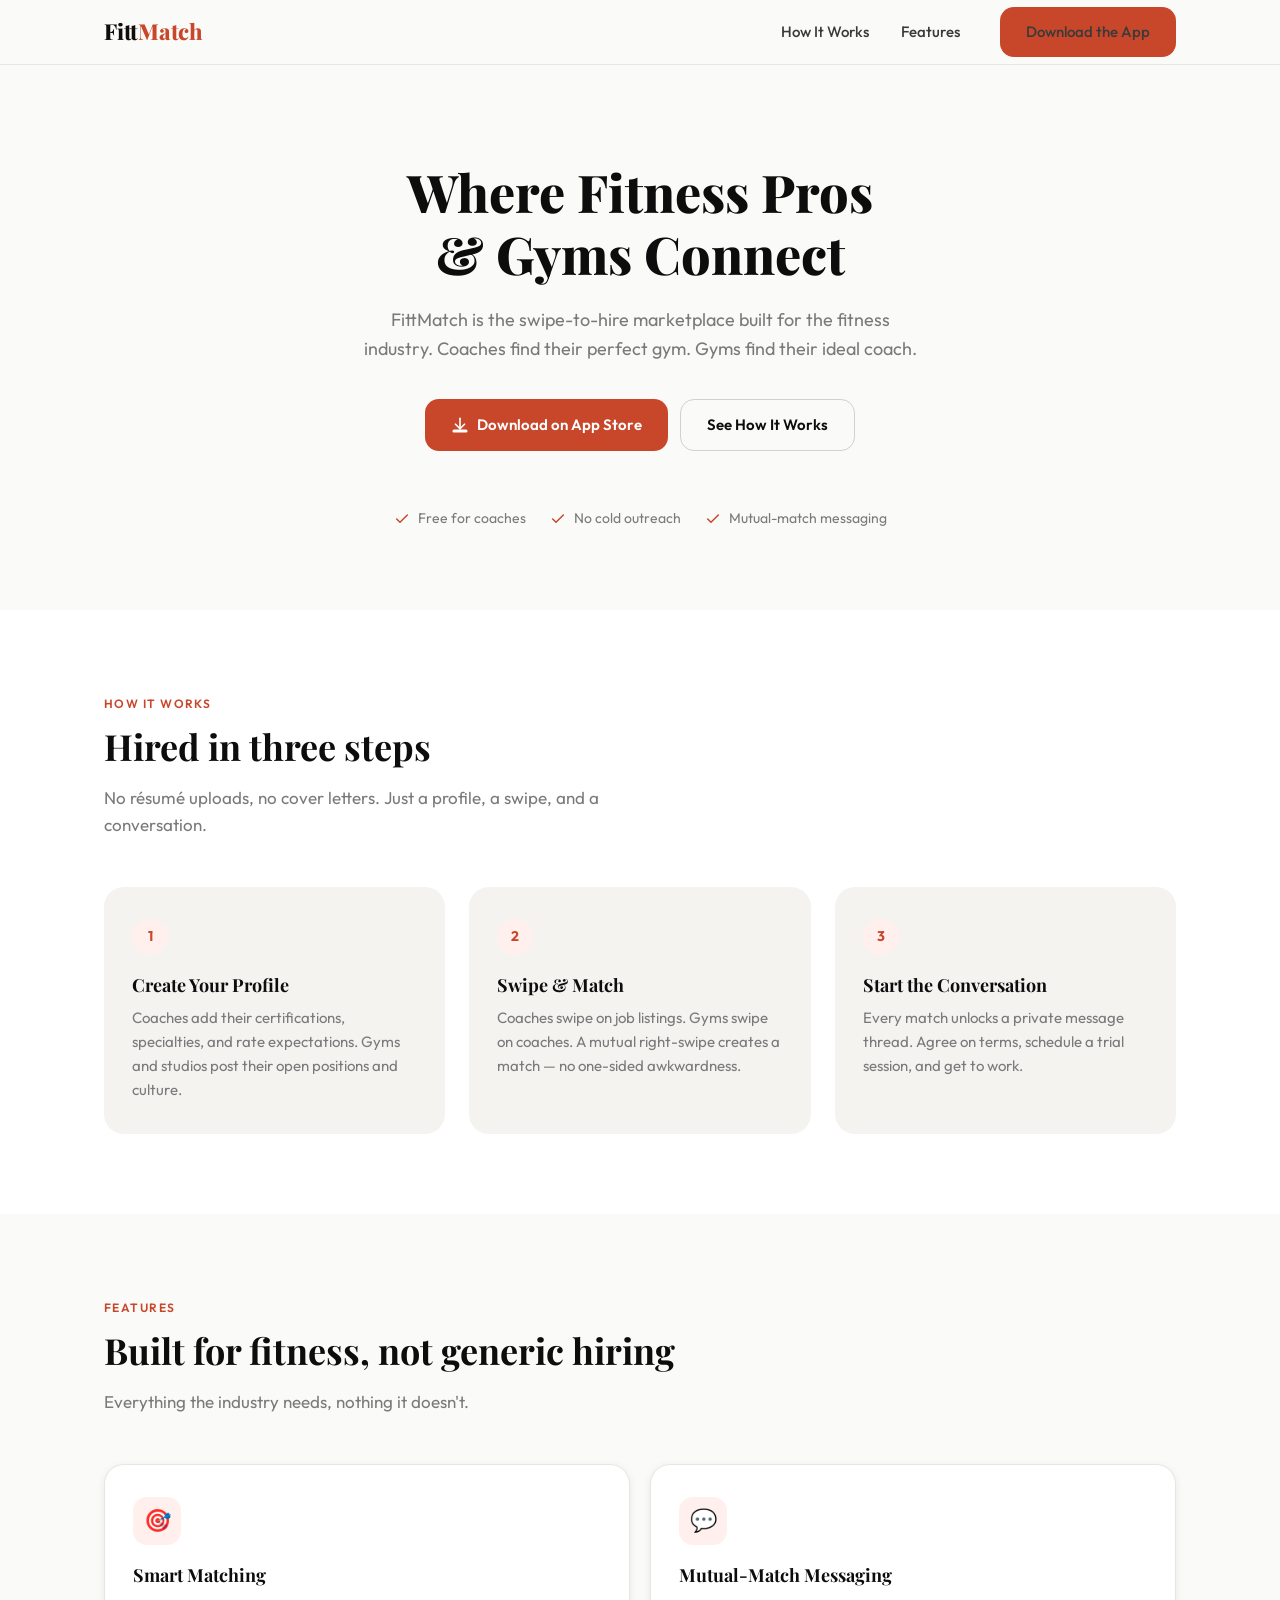
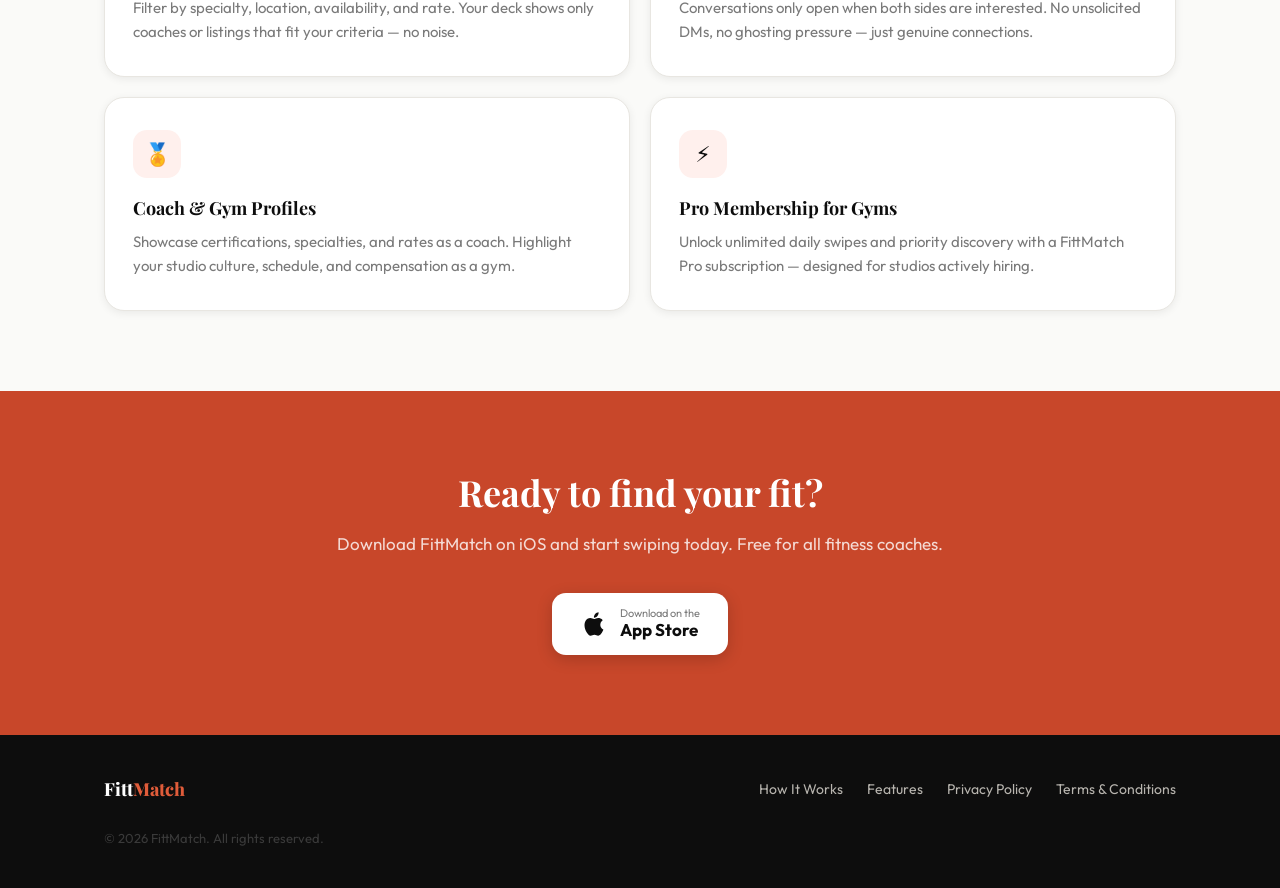
==== index.html @ c2bd716f "feat: add initial FittMatch landing page and CNAME configuration Introduce the main marketing landin" ====
<!DOCTYPE html>
<html lang="en">
<head>
  <meta charset="UTF-8" />
  <meta name="viewport" content="width=device-width, initial-scale=1.0" />
  <title>FittMatch — Where Fitness Pros & Gyms Connect</title>
  <meta name="description" content="FittMatch is the two-sided marketplace connecting fitness coaches with gyms and studios. Swipe, match, and start building your fitness career." />
  <link rel="canonical" href="https://fittmatch.fit/" />
  <link rel="stylesheet" href="styles.css" />
</head>
<body>

  <!-- Nav -->
  <nav class="nav" role="navigation" aria-label="Main">
    <div class="container nav-inner">
      <a href="index.html" class="nav-logo">Fitt<span>Match</span></a>
      <ul class="nav-links">
        <li><a href="#how-it-works">How It Works</a></li>
        <li><a href="#features">Features</a></li>
        <li>
          <a href="#download" class="btn btn-primary nav-cta">Download the App</a>
        </li>
      </ul>
      <button class="hamburger" id="hamburger" aria-label="Toggle menu" aria-expanded="false" aria-controls="mobile-nav">
        <span></span><span></span><span></span>
      </button>
    </div>
    <div class="mobile-nav" id="mobile-nav" aria-hidden="true">
      <a href="#how-it-works">How It Works</a>
      <a href="#features">Features</a>
      <a href="#download" class="btn btn-primary">Download the App</a>
    </div>
  </nav>

  <!-- Hero -->
  <section class="hero">
    <div class="container">
      <h1>Where Fitness Pros<br>&amp; Gyms Connect</h1>
      <p class="hero-sub">FittMatch is the swipe-to-hire marketplace built for the fitness industry. Coaches find their perfect gym. Gyms find their ideal coach.</p>
      <div class="hero-actions">
        <a href="#download" class="btn btn-primary">
          <svg width="18" height="18" viewBox="0 0 24 24" fill="none" stroke="currentColor" stroke-width="2.2" stroke-linecap="round" stroke-linejoin="round" aria-hidden="true"><path d="M12 17V3"/><path d="m6 11 6 6 6-6"/><rect x="3" y="19" width="18" height="2" rx="1"/></svg>
          Download on App Store
        </a>
        <a href="#how-it-works" class="btn btn-ghost">See How It Works</a>
      </div>
      <div class="hero-badge">
        <div class="hero-badge-item">
          <svg width="16" height="16" viewBox="0 0 24 24" fill="none" stroke="currentColor" stroke-width="2.2" stroke-linecap="round" stroke-linejoin="round" aria-hidden="true"><polyline points="20 6 9 17 4 12"/></svg>
          Free for coaches
        </div>
        <div class="hero-badge-item">
          <svg width="16" height="16" viewBox="0 0 24 24" fill="none" stroke="currentColor" stroke-width="2.2" stroke-linecap="round" stroke-linejoin="round" aria-hidden="true"><polyline points="20 6 9 17 4 12"/></svg>
          No cold outreach
        </div>
        <div class="hero-badge-item">
          <svg width="16" height="16" viewBox="0 0 24 24" fill="none" stroke="currentColor" stroke-width="2.2" stroke-linecap="round" stroke-linejoin="round" aria-hidden="true"><polyline points="20 6 9 17 4 12"/></svg>
          Mutual-match messaging
        </div>
      </div>
    </div>
  </section>

  <!-- How It Works -->
  <section class="section steps" id="how-it-works">
    <div class="container">
      <span class="section-label">How It Works</span>
      <h2 class="section-heading">Hired in three steps</h2>
      <p class="section-sub">No résumé uploads, no cover letters. Just a profile, a swipe, and a conversation.</p>
      <div class="steps-grid">
        <div class="step-card">
          <div class="step-number">1</div>
          <h3>Create Your Profile</h3>
          <p>Coaches add their certifications, specialties, and rate expectations. Gyms and studios post their open positions and culture.</p>
        </div>
        <div class="step-card">
          <div class="step-number">2</div>
          <h3>Swipe &amp; Match</h3>
          <p>Coaches swipe on job listings. Gyms swipe on coaches. A mutual right-swipe creates a match — no one-sided awkwardness.</p>
        </div>
        <div class="step-card">
          <div class="step-number">3</div>
          <h3>Start the Conversation</h3>
          <p>Every match unlocks a private message thread. Agree on terms, schedule a trial session, and get to work.</p>
        </div>
      </div>
    </div>
  </section>

  <!-- Features -->
  <section class="section" id="features">
    <div class="container">
      <span class="section-label">Features</span>
      <h2 class="section-heading">Built for fitness, not generic hiring</h2>
      <p class="section-sub">Everything the industry needs, nothing it doesn't.</p>
      <div class="features-grid">
        <div class="feature-card">
          <div class="feature-icon">🎯</div>
          <h3>Smart Matching</h3>
          <p>Filter by specialty, location, availability, and rate. Your deck shows only coaches or listings that fit your criteria — no noise.</p>
        </div>
        <div class="feature-card">
          <div class="feature-icon">💬</div>
          <h3>Mutual-Match Messaging</h3>
          <p>Conversations only open when both sides are interested. No unsolicited DMs, no ghosting pressure — just genuine connections.</p>
        </div>
        <div class="feature-card">
          <div class="feature-icon">🏅</div>
          <h3>Coach &amp; Gym Profiles</h3>
          <p>Showcase certifications, specialties, and rates as a coach. Highlight your studio culture, schedule, and compensation as a gym.</p>
        </div>
        <div class="feature-card">
          <div class="feature-icon">⚡</div>
          <h3>Pro Membership for Gyms</h3>
          <p>Unlock unlimited daily swipes and priority discovery with a FittMatch Pro subscription — designed for studios actively hiring.</p>
        </div>
      </div>
    </div>
  </section>

  <!-- Download -->
  <section class="download" id="download">
    <div class="container">
      <h2>Ready to find your fit?</h2>
      <p>Download FittMatch on iOS and start swiping today. Free for all fitness coaches.</p>
      <a href="https://apps.apple.com/app/id000000000" class="app-store-btn" target="_blank" rel="noopener noreferrer">
        <svg width="28" height="28" viewBox="0 0 24 24" fill="currentColor" aria-hidden="true"><path d="M18.71 19.5c-.83 1.24-1.71 2.45-3.05 2.47-1.34.03-1.77-.79-3.29-.79-1.53 0-2 .77-3.27.82-1.31.05-2.3-1.32-3.14-2.53C4.25 17 2.94 12.45 4.7 9.39c.87-1.52 2.43-2.48 4.12-2.51 1.28-.02 2.5.87 3.29.87.78 0 2.26-1.07 3.8-.91.65.03 2.47.26 3.64 1.98-.09.06-2.17 1.28-2.15 3.81.03 3.02 2.65 4.03 2.68 4.04-.03.07-.42 1.44-1.38 2.83M13 3.5c.73-.83 1.94-1.46 2.94-1.5.13 1.17-.34 2.35-1.04 3.19-.69.85-1.83 1.51-2.95 1.42-.15-1.15.41-2.35 1.05-3.11z"/></svg>
        <span class="app-store-label">
          <small>Download on the</small>
          <strong>App Store</strong>
        </span>
      </a>
    </div>
  </section>

  <!-- Footer -->
  <footer class="footer">
    <div class="container footer-inner">
      <span class="footer-logo">Fitt<span>Match</span></span>
      <ul class="footer-links">
        <li><a href="#how-it-works">How It Works</a></li>
        <li><a href="#features">Features</a></li>
        <li><a href="privacy.html">Privacy Policy</a></li>
        <li><a href="terms.html">Terms &amp; Conditions</a></li>
      </ul>
      <p class="footer-copy">&copy; 2026 FittMatch. All rights reserved.</p>
    </div>
  </footer>

  <script src="main.js"></script>
</body>
</html>
---- styles.css ----
@import url('https://fonts.googleapis.com/css2?family=Playfair+Display:wght@700;800&family=Outfit:wght@300;400;500;600&display=swap');

:root {
  --accent:   #C8472A;
  --accent2:  #E05C3A;
  --accentl:  #FFF0ED;
  --paper:    #FAFAF8;
  --surface:  #F4F3F0;
  --white:    #FFFFFF;
  --ink:      #0D0D0D;
  --ink2:     #3A3A3A;
  --ink3:     #7A7A7A;
  --ink4:     #B8B5AF;
  --border:   #E8E6E1;
  --border2:  #D4D1CA;
  --r-sm:     14px;
  --r-md:     20px;
  --r-lg:     28px;
  --shadow-sm: 0 2px 8px rgba(0,0,0,0.07);
  --shadow-md: 0 8px 20px rgba(0,0,0,0.13);
}

*, *::before, *::after { box-sizing: border-box; margin: 0; padding: 0; }

html { scroll-behavior: smooth; }

body {
  font-family: 'Outfit', system-ui, sans-serif;
  background: var(--paper);
  color: var(--ink);
  line-height: 1.6;
  font-size: 16px;
}

a { color: inherit; text-decoration: none; }

img { display: block; max-width: 100%; }

/* ── Typography ── */
h1, h2, h3 {
  font-family: 'Playfair Display', Georgia, serif;
  line-height: 1.2;
}

h1 { font-size: clamp(2rem, 5vw, 3.25rem); font-weight: 800; }
h2 { font-size: clamp(1.5rem, 3.5vw, 2.25rem); font-weight: 700; }
h3 { font-size: 1.125rem; font-weight: 700; }

p { color: var(--ink2); }

/* ── Layout helpers ── */
.container {
  width: 100%;
  max-width: 1120px;
  margin: 0 auto;
  padding: 0 24px;
}

.section { padding: 80px 0; }
.section-label {
  display: inline-block;
  font-size: 0.75rem;
  font-weight: 600;
  letter-spacing: 0.12em;
  text-transform: uppercase;
  color: var(--accent);
  margin-bottom: 12px;
}
.section-heading { margin-bottom: 16px; }
.section-sub {
  font-size: 1.0625rem;
  color: var(--ink3);
  max-width: 520px;
}

/* ── Buttons ── */
.btn {
  display: inline-flex;
  align-items: center;
  gap: 8px;
  padding: 13px 26px;
  border-radius: var(--r-sm);
  font-family: 'Outfit', sans-serif;
  font-size: 0.9375rem;
  font-weight: 600;
  cursor: pointer;
  border: none;
  transition: opacity 0.15s, transform 0.15s;
  white-space: nowrap;
}
.btn:hover { opacity: 0.88; transform: translateY(-1px); }
.btn:active { transform: translateY(0); opacity: 1; }

.btn-primary { background: var(--accent); color: var(--white); }
.btn-ghost {
  background: transparent;
  color: var(--ink);
  border: 1.5px solid var(--border2);
}

/* ── Nav ── */
.nav {
  position: sticky;
  top: 0;
  z-index: 100;
  background: rgba(250, 250, 248, 0.92);
  backdrop-filter: blur(12px);
  -webkit-backdrop-filter: blur(12px);
  border-bottom: 1px solid var(--border);
}

.nav-inner {
  display: flex;
  align-items: center;
  justify-content: space-between;
  height: 64px;
}

.nav-logo {
  font-family: 'Playfair Display', Georgia, serif;
  font-weight: 800;
  font-size: 1.375rem;
  color: var(--ink);
  letter-spacing: -0.01em;
}
.nav-logo span { color: var(--accent); }

.nav-links {
  display: flex;
  align-items: center;
  gap: 32px;
  list-style: none;
}

.nav-links a {
  font-size: 0.9375rem;
  font-weight: 500;
  color: var(--ink2);
  transition: color 0.15s;
}
.nav-links a:hover { color: var(--accent); }

.nav-cta { margin-left: 8px; }

.hamburger {
  display: none;
  flex-direction: column;
  gap: 5px;
  cursor: pointer;
  padding: 4px;
  background: none;
  border: none;
}
.hamburger span {
  display: block;
  width: 24px;
  height: 2px;
  background: var(--ink);
  border-radius: 2px;
  transition: transform 0.2s, opacity 0.2s;
}

.mobile-nav {
  display: none;
  flex-direction: column;
  gap: 0;
  background: var(--white);
  border-bottom: 1px solid var(--border);
  padding: 8px 0 16px;
}
.mobile-nav.open { display: flex; }
.mobile-nav a {
  padding: 12px 24px;
  font-size: 1rem;
  font-weight: 500;
  color: var(--ink2);
}
.mobile-nav .btn { margin: 8px 24px 0; }

/* ── Hero ── */
.hero {
  padding: 96px 0 80px;
  text-align: center;
}
.hero h1 { margin-bottom: 20px; }
.hero-sub {
  font-size: 1.125rem;
  color: var(--ink3);
  max-width: 560px;
  margin: 0 auto 36px;
}
.hero-actions {
  display: flex;
  gap: 12px;
  justify-content: center;
  flex-wrap: wrap;
}
.hero-badge {
  margin-top: 56px;
  display: flex;
  align-items: center;
  justify-content: center;
  gap: 24px;
  flex-wrap: wrap;
}
.hero-badge-item {
  display: flex;
  align-items: center;
  gap: 8px;
  font-size: 0.875rem;
  color: var(--ink3);
}
.hero-badge-item svg { color: var(--accent); flex-shrink: 0; }

/* ── Steps ── */
.steps { background: var(--white); }
.steps-grid {
  display: grid;
  grid-template-columns: repeat(3, 1fr);
  gap: 24px;
  margin-top: 48px;
}
.step-card {
  background: var(--surface);
  border-radius: var(--r-md);
  padding: 32px 28px;
  position: relative;
}
.step-number {
  display: inline-flex;
  align-items: center;
  justify-content: center;
  width: 36px;
  height: 36px;
  border-radius: 50%;
  background: var(--accentl);
  color: var(--accent);
  font-weight: 700;
  font-size: 0.875rem;
  margin-bottom: 20px;
}
.step-card h3 { margin-bottom: 10px; }
.step-card p { font-size: 0.9375rem; color: var(--ink3); }

/* ── Features ── */
.features-grid {
  display: grid;
  grid-template-columns: repeat(2, 1fr);
  gap: 20px;
  margin-top: 48px;
}
.feature-card {
  background: var(--white);
  border: 1px solid var(--border);
  border-radius: var(--r-md);
  padding: 32px 28px;
  box-shadow: var(--shadow-sm);
  transition: box-shadow 0.2s, transform 0.2s;
}
.feature-card:hover {
  box-shadow: var(--shadow-md);
  transform: translateY(-2px);
}
.feature-icon {
  display: inline-flex;
  align-items: center;
  justify-content: center;
  width: 48px;
  height: 48px;
  border-radius: var(--r-sm);
  background: var(--accentl);
  margin-bottom: 20px;
  font-size: 1.375rem;
}
.feature-card h3 { margin-bottom: 10px; }
.feature-card p { font-size: 0.9375rem; color: var(--ink3); }

/* ── Download band ── */
.download {
  background: var(--accent);
  color: var(--white);
  text-align: center;
  padding: 80px 0;
}
.download h2 { color: var(--white); margin-bottom: 16px; }
.download p { color: rgba(255,255,255,0.8); margin-bottom: 36px; font-size: 1.0625rem; }
.app-store-btn {
  display: inline-flex;
  align-items: center;
  gap: 12px;
  background: var(--white);
  color: var(--ink);
  border-radius: var(--r-sm);
  padding: 14px 28px;
  font-weight: 600;
  font-size: 0.9375rem;
  transition: opacity 0.15s, transform 0.15s;
  box-shadow: 0 4px 16px rgba(0,0,0,0.18);
}
.app-store-btn:hover { opacity: 0.92; transform: translateY(-1px); }
.app-store-btn svg { flex-shrink: 0; }
.app-store-label { text-align: left; line-height: 1.2; }
.app-store-label small { display: block; font-size: 0.6875rem; font-weight: 400; color: var(--ink3); }
.app-store-label strong { font-size: 1.0625rem; }

/* ── Footer ── */
.footer {
  background: var(--ink);
  color: var(--ink4);
  padding: 40px 0;
}
.footer-inner {
  display: flex;
  align-items: center;
  justify-content: space-between;
  flex-wrap: wrap;
  gap: 16px;
}
.footer-logo {
  font-family: 'Playfair Display', Georgia, serif;
  font-weight: 800;
  font-size: 1.125rem;
  color: var(--white);
}
.footer-logo span { color: var(--accent2); }
.footer-links {
  display: flex;
  gap: 24px;
  list-style: none;
  flex-wrap: wrap;
}
.footer-links a {
  font-size: 0.875rem;
  color: var(--ink4);
  transition: color 0.15s;
}
.footer-links a:hover { color: var(--white); }
.footer-copy { font-size: 0.8125rem; width: 100%; margin-top: 8px; }

/* ── Legal pages ── */
.legal-hero {
  padding: 64px 0 40px;
  border-bottom: 1px solid var(--border);
}
.legal-hero h1 { font-size: clamp(1.75rem, 4vw, 2.5rem); margin-bottom: 10px; }
.legal-hero p { color: var(--ink3); font-size: 0.9375rem; }

.legal-body {
  padding: 56px 0 80px;
  max-width: 720px;
}
.legal-body h2 {
  font-size: 1.25rem;
  margin: 40px 0 12px;
  color: var(--ink);
}
.legal-body h2:first-child { margin-top: 0; }
.legal-body p { margin-bottom: 14px; font-size: 0.9375rem; color: var(--ink2); }
.legal-body ul {
  margin: 0 0 14px 20px;
  font-size: 0.9375rem;
  color: var(--ink2);
}
.legal-body ul li { margin-bottom: 6px; }
.legal-body a { color: var(--accent); text-decoration: underline; }

/* ── Responsive ── */
@media (max-width: 768px) {
  .nav-links, .nav-cta { display: none; }
  .hamburger { display: flex; }

  .hero { padding: 64px 0 56px; }

  .steps-grid { grid-template-columns: 1fr; gap: 16px; }
  .features-grid { grid-template-columns: 1fr; gap: 16px; }

  .footer-inner { flex-direction: column; align-items: flex-start; }
  .footer-copy { margin-top: 4px; }
}
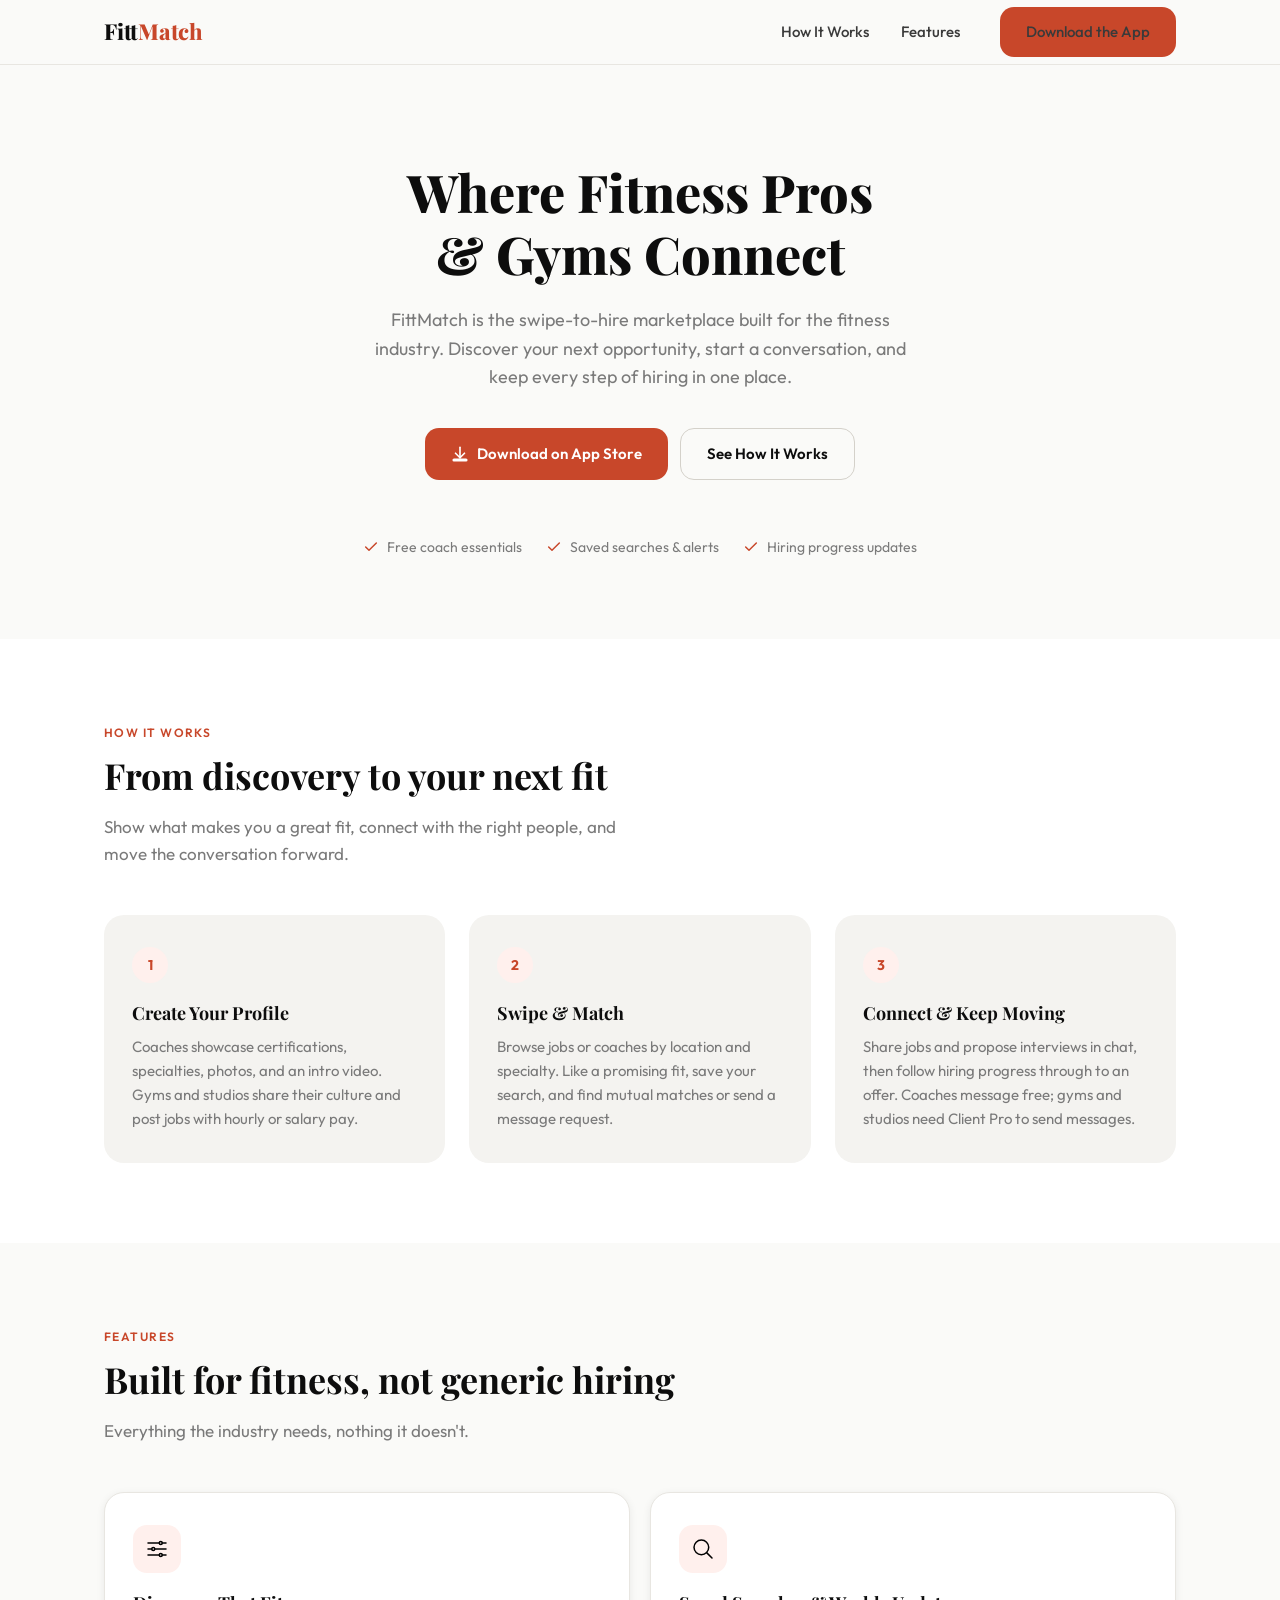
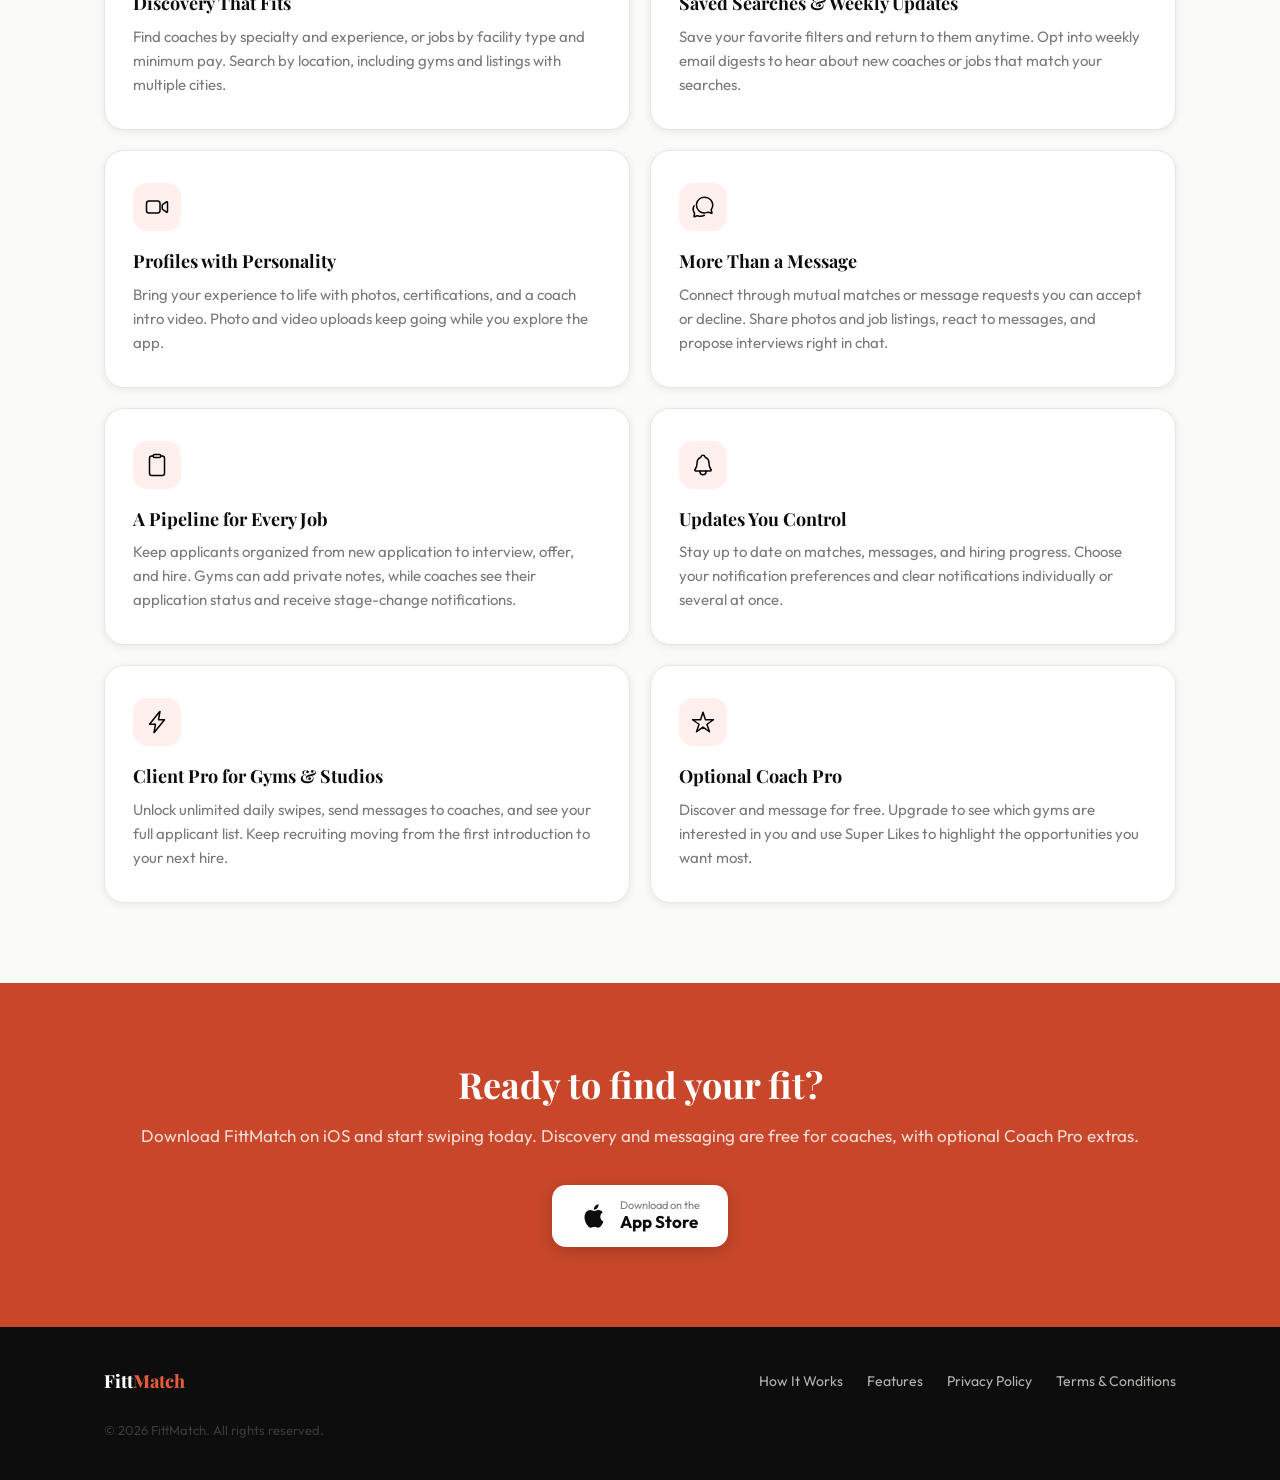
==== commit 5e08d5bc: "Refresh marketing features and icons; fix mobile legal spacing" ====
--- a/index.html
+++ b/index.html
@@ -4,7 +4,7 @@
   <meta charset="UTF-8" />
   <meta name="viewport" content="width=device-width, initial-scale=1.0" />
   <title>FittMatch — Where Fitness Pros & Gyms Connect</title>
-  <meta name="description" content="FittMatch is the two-sided marketplace connecting fitness coaches with gyms and studios. Swipe, match, and start building your fitness career." />
+  <meta name="description" content="FittMatch is the two-sided marketplace connecting fitness coaches with gyms and studios. Discover jobs and coaches, save searches, share video profiles, and manage hiring from first message to offer." />
   <link rel="canonical" href="https://fittmatch.fit/" />
   <link rel="stylesheet" href="styles.css" />
 </head>
@@ -36,7 +36,7 @@
   <section class="hero">
     <div class="container">
       <h1>Where Fitness Pros<br>&amp; Gyms Connect</h1>
-      <p class="hero-sub">FittMatch is the swipe-to-hire marketplace built for the fitness industry. Coaches find their perfect gym. Gyms find their ideal coach.</p>
+      <p class="hero-sub">FittMatch is the swipe-to-hire marketplace built for the fitness industry. Discover your next opportunity, start a conversation, and keep every step of hiring in one place.</p>
       <div class="hero-actions">
         <a href="#download" class="btn btn-primary">
           <svg width="18" height="18" viewBox="0 0 24 24" fill="none" stroke="currentColor" stroke-width="2.2" stroke-linecap="round" stroke-linejoin="round" aria-hidden="true"><path d="M12 17V3"/><path d="m6 11 6 6 6-6"/><rect x="3" y="19" width="18" height="2" rx="1"/></svg>
@@ -47,15 +47,15 @@
       <div class="hero-badge">
         <div class="hero-badge-item">
           <svg width="16" height="16" viewBox="0 0 24 24" fill="none" stroke="currentColor" stroke-width="2.2" stroke-linecap="round" stroke-linejoin="round" aria-hidden="true"><polyline points="20 6 9 17 4 12"/></svg>
-          Free for coaches
+          Free coach essentials
         </div>
         <div class="hero-badge-item">
           <svg width="16" height="16" viewBox="0 0 24 24" fill="none" stroke="currentColor" stroke-width="2.2" stroke-linecap="round" stroke-linejoin="round" aria-hidden="true"><polyline points="20 6 9 17 4 12"/></svg>
-          No cold outreach
+          Saved searches &amp; alerts
         </div>
         <div class="hero-badge-item">
           <svg width="16" height="16" viewBox="0 0 24 24" fill="none" stroke="currentColor" stroke-width="2.2" stroke-linecap="round" stroke-linejoin="round" aria-hidden="true"><polyline points="20 6 9 17 4 12"/></svg>
-          Mutual-match messaging
+          Hiring progress updates
         </div>
       </div>
     </div>
@@ -65,23 +65,23 @@
   <section class="section steps" id="how-it-works">
     <div class="container">
       <span class="section-label">How It Works</span>
-      <h2 class="section-heading">Hired in three steps</h2>
-      <p class="section-sub">No résumé uploads, no cover letters. Just a profile, a swipe, and a conversation.</p>
+      <h2 class="section-heading">From discovery to your next fit</h2>
+      <p class="section-sub">Show what makes you a great fit, connect with the right people, and move the conversation forward.</p>
       <div class="steps-grid">
         <div class="step-card">
           <div class="step-number">1</div>
           <h3>Create Your Profile</h3>
-          <p>Coaches add their certifications, specialties, and rate expectations. Gyms and studios post their open positions and culture.</p>
+          <p>Coaches showcase certifications, specialties, photos, and an intro video. Gyms and studios share their culture and post jobs with hourly or salary pay.</p>
         </div>
         <div class="step-card">
           <div class="step-number">2</div>
           <h3>Swipe &amp; Match</h3>
-          <p>Coaches swipe on job listings. Gyms swipe on coaches. A mutual right-swipe creates a match — no one-sided awkwardness.</p>
+          <p>Browse jobs or coaches by location and specialty. Like a promising fit, save your search, and find mutual matches or send a message request.</p>
         </div>
         <div class="step-card">
           <div class="step-number">3</div>
-          <h3>Start the Conversation</h3>
-          <p>Every match unlocks a private message thread. Agree on terms, schedule a trial session, and get to work.</p>
+          <h3>Connect &amp; Keep Moving</h3>
+          <p>Share jobs and propose interviews in chat, then follow hiring progress through to an offer. Coaches message free; gyms and studios need Client Pro to send messages.</p>
         </div>
       </div>
     </div>
@@ -95,24 +95,60 @@
       <p class="section-sub">Everything the industry needs, nothing it doesn't.</p>
       <div class="features-grid">
         <div class="feature-card">
-          <div class="feature-icon">🎯</div>
-          <h3>Smart Matching</h3>
-          <p>Filter by specialty, location, availability, and rate. Your deck shows only coaches or listings that fit your criteria — no noise.</p>
+          <div class="feature-icon" aria-hidden="true">
+            <img src="assets/icons/options-outline.svg" width="24" height="24" alt="" />
+          </div>
+          <h3>Discovery That Fits</h3>
+          <p>Find coaches by specialty and experience, or jobs by facility type and minimum pay. Search by location, including gyms and listings with multiple cities.</p>
         </div>
         <div class="feature-card">
-          <div class="feature-icon">💬</div>
-          <h3>Mutual-Match Messaging</h3>
-          <p>Conversations only open when both sides are interested. No unsolicited DMs, no ghosting pressure — just genuine connections.</p>
+          <div class="feature-icon" aria-hidden="true">
+            <img src="assets/icons/search-outline.svg" width="24" height="24" alt="" />
+          </div>
+          <h3>Saved Searches &amp; Weekly Updates</h3>
+          <p>Save your favorite filters and return to them anytime. Opt into weekly email digests to hear about new coaches or jobs that match your searches.</p>
         </div>
         <div class="feature-card">
-          <div class="feature-icon">🏅</div>
-          <h3>Coach &amp; Gym Profiles</h3>
-          <p>Showcase certifications, specialties, and rates as a coach. Highlight your studio culture, schedule, and compensation as a gym.</p>
+          <div class="feature-icon" aria-hidden="true">
+            <img src="assets/icons/videocam-outline.svg" width="24" height="24" alt="" />
+          </div>
+          <h3>Profiles with Personality</h3>
+          <p>Bring your experience to life with photos, certifications, and a coach intro video. Photo and video uploads keep going while you explore the app.</p>
         </div>
         <div class="feature-card">
-          <div class="feature-icon">⚡</div>
-          <h3>Pro Membership for Gyms</h3>
-          <p>Unlock unlimited daily swipes and priority discovery with a FittMatch Pro subscription — designed for studios actively hiring.</p>
+          <div class="feature-icon" aria-hidden="true">
+            <img src="assets/icons/chatbubbles-outline.svg" width="24" height="24" alt="" />
+          </div>
+          <h3>More Than a Message</h3>
+          <p>Connect through mutual matches or message requests you can accept or decline. Share photos and job listings, react to messages, and propose interviews right in chat.</p>
+        </div>
+        <div class="feature-card">
+          <div class="feature-icon" aria-hidden="true">
+            <img src="assets/icons/clipboard-outline.svg" width="24" height="24" alt="" />
+          </div>
+          <h3>A Pipeline for Every Job</h3>
+          <p>Keep applicants organized from new application to interview, offer, and hire. Gyms can add private notes, while coaches see their application status and receive stage-change notifications.</p>
+        </div>
+        <div class="feature-card">
+          <div class="feature-icon" aria-hidden="true">
+            <img src="assets/icons/notifications-outline.svg" width="24" height="24" alt="" />
+          </div>
+          <h3>Updates You Control</h3>
+          <p>Stay up to date on matches, messages, and hiring progress. Choose your notification preferences and clear notifications individually or several at once.</p>
+        </div>
+        <div class="feature-card">
+          <div class="feature-icon" aria-hidden="true">
+            <img src="assets/icons/flash-outline.svg" width="24" height="24" alt="" />
+          </div>
+          <h3>Client Pro for Gyms &amp; Studios</h3>
+          <p>Unlock unlimited daily swipes, send messages to coaches, and see your full applicant list. Keep recruiting moving from the first introduction to your next hire.</p>
+        </div>
+        <div class="feature-card">
+          <div class="feature-icon" aria-hidden="true">
+            <img src="assets/icons/star-outline.svg" width="24" height="24" alt="" />
+          </div>
+          <h3>Optional Coach Pro</h3>
+          <p>Discover and message for free. Upgrade to see which gyms are interested in you and use Super Likes to highlight the opportunities you want most.</p>
         </div>
       </div>
     </div>
@@ -122,7 +158,7 @@
   <section class="download" id="download">
     <div class="container">
       <h2>Ready to find your fit?</h2>
-      <p>Download FittMatch on iOS and start swiping today. Free for all fitness coaches.</p>
+      <p>Download FittMatch on iOS and start swiping today. Discovery and messaging are free for coaches, with optional Coach Pro extras.</p>
       <a href="https://apps.apple.com/app/id000000000" class="app-store-btn" target="_blank" rel="noopener noreferrer">
         <svg width="28" height="28" viewBox="0 0 24 24" fill="currentColor" aria-hidden="true"><path d="M18.71 19.5c-.83 1.24-1.71 2.45-3.05 2.47-1.34.03-1.77-.79-3.29-.79-1.53 0-2 .77-3.27.82-1.31.05-2.3-1.32-3.14-2.53C4.25 17 2.94 12.45 4.7 9.39c.87-1.52 2.43-2.48 4.12-2.51 1.28-.02 2.5.87 3.29.87.78 0 2.26-1.07 3.8-.91.65.03 2.47.26 3.64 1.98-.09.06-2.17 1.28-2.15 3.81.03 3.02 2.65 4.03 2.68 4.04-.03.07-.42 1.44-1.38 2.83M13 3.5c.73-.83 1.94-1.46 2.94-1.5.13 1.17-.34 2.35-1.04 3.19-.69.85-1.83 1.51-2.95 1.42-.15-1.15.41-2.35 1.05-3.11z"/></svg>
         <span class="app-store-label">
--- a/styles.css
+++ b/styles.css
@@ -270,8 +270,8 @@
   border-radius: var(--r-sm);
   background: var(--accentl);
   margin-bottom: 20px;
-  font-size: 1.375rem;
-}
+}
+.feature-icon img { width: 24px; height: 24px; }
 .feature-card h3 { margin-bottom: 10px; }
 .feature-card p { font-size: 0.9375rem; color: var(--ink3); }
 
@@ -346,8 +346,9 @@
 .legal-hero p { color: var(--ink3); font-size: 0.9375rem; }
 
 .legal-body {
-  padding: 56px 0 80px;
+  padding-block: 56px 80px;
   max-width: 720px;
+  overflow-wrap: anywhere;
 }
 .legal-body h2 {
   font-size: 1.25rem;
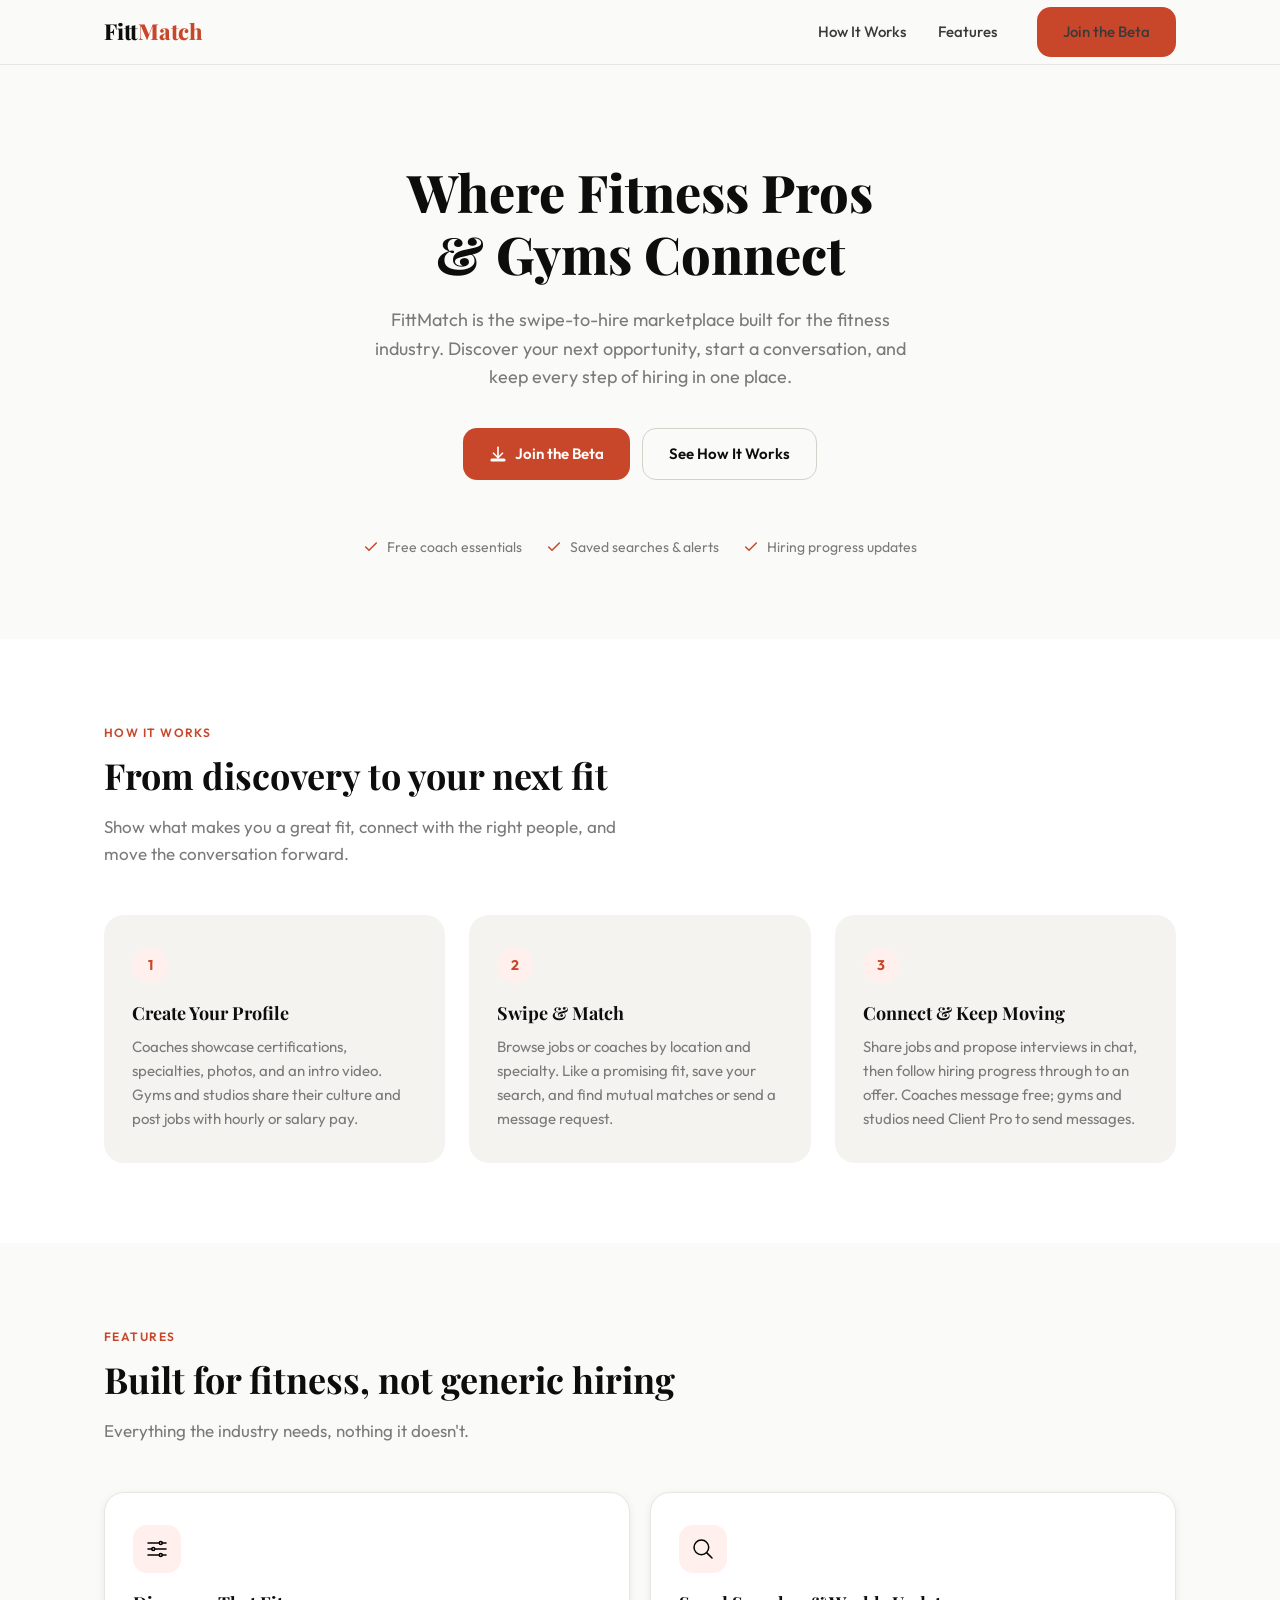
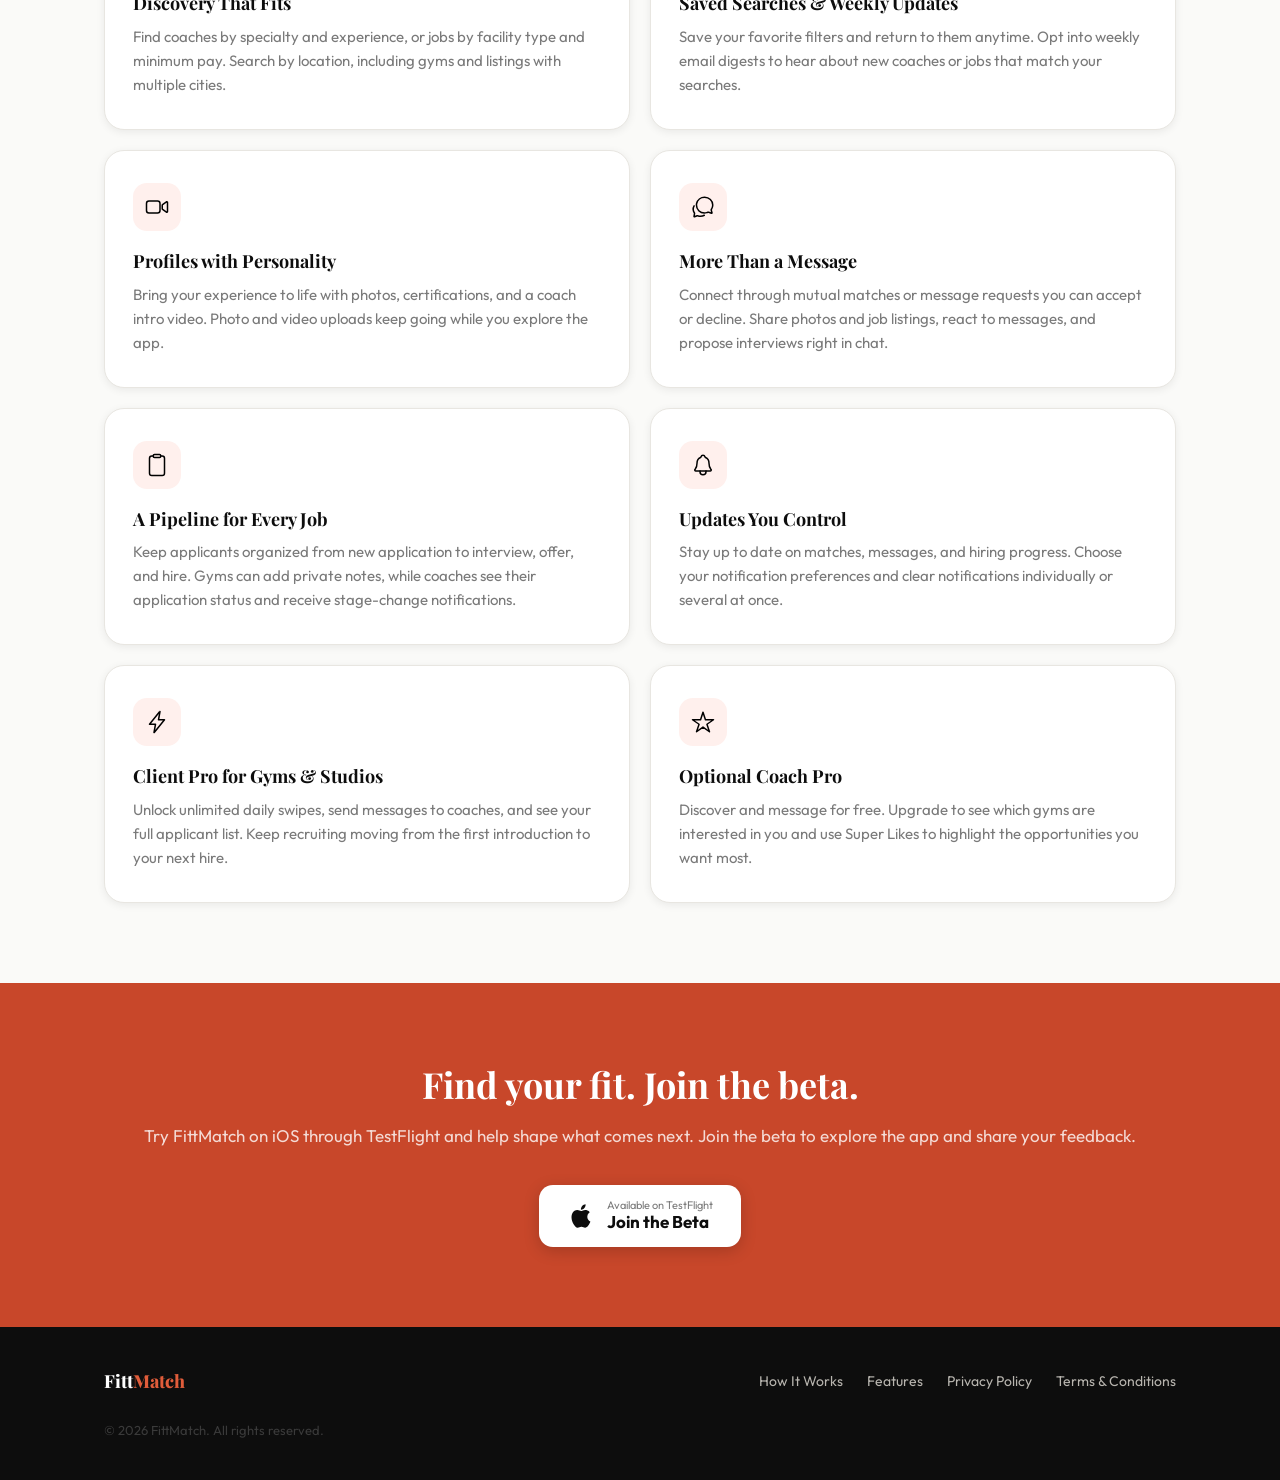
==== commit e8f31837: "Invite visitors to the TestFlight beta" ====
--- a/index.html
+++ b/index.html
@@ -18,17 +18,17 @@
         <li><a href="#how-it-works">How It Works</a></li>
         <li><a href="#features">Features</a></li>
         <li>
-          <a href="#download" class="btn btn-primary nav-cta">Download the App</a>
+          <a href="https://testflight.apple.com/join/4PXhuby6" target="_blank" rel="noopener noreferrer" class="btn btn-primary nav-cta">Join the Beta</a>
         </li>
       </ul>
       <button class="hamburger" id="hamburger" aria-label="Toggle menu" aria-expanded="false" aria-controls="mobile-nav">
         <span></span><span></span><span></span>
       </button>
     </div>
-    <div class="mobile-nav" id="mobile-nav" aria-hidden="true">
+    <div class="mobile-nav" id="mobile-nav">
       <a href="#how-it-works">How It Works</a>
       <a href="#features">Features</a>
-      <a href="#download" class="btn btn-primary">Download the App</a>
+      <a href="https://testflight.apple.com/join/4PXhuby6" target="_blank" rel="noopener noreferrer" class="btn btn-primary">Join the Beta</a>
     </div>
   </nav>
 
@@ -38,9 +38,9 @@
       <h1>Where Fitness Pros<br>&amp; Gyms Connect</h1>
       <p class="hero-sub">FittMatch is the swipe-to-hire marketplace built for the fitness industry. Discover your next opportunity, start a conversation, and keep every step of hiring in one place.</p>
       <div class="hero-actions">
-        <a href="#download" class="btn btn-primary">
+        <a href="https://testflight.apple.com/join/4PXhuby6" target="_blank" rel="noopener noreferrer" class="btn btn-primary">
           <svg width="18" height="18" viewBox="0 0 24 24" fill="none" stroke="currentColor" stroke-width="2.2" stroke-linecap="round" stroke-linejoin="round" aria-hidden="true"><path d="M12 17V3"/><path d="m6 11 6 6 6-6"/><rect x="3" y="19" width="18" height="2" rx="1"/></svg>
-          Download on App Store
+          Join the Beta
         </a>
         <a href="#how-it-works" class="btn btn-ghost">See How It Works</a>
       </div>
@@ -154,16 +154,16 @@
     </div>
   </section>
 
-  <!-- Download -->
+  <!-- Join the Beta -->
   <section class="download" id="download">
     <div class="container">
-      <h2>Ready to find your fit?</h2>
-      <p>Download FittMatch on iOS and start swiping today. Discovery and messaging are free for coaches, with optional Coach Pro extras.</p>
-      <a href="https://apps.apple.com/app/id000000000" class="app-store-btn" target="_blank" rel="noopener noreferrer">
+      <h2>Find your fit. Join the beta.</h2>
+      <p>Try FittMatch on iOS through TestFlight and help shape what comes next. Join the beta to explore the app and share your feedback.</p>
+      <a href="https://testflight.apple.com/join/4PXhuby6" class="app-store-btn" target="_blank" rel="noopener noreferrer">
         <svg width="28" height="28" viewBox="0 0 24 24" fill="currentColor" aria-hidden="true"><path d="M18.71 19.5c-.83 1.24-1.71 2.45-3.05 2.47-1.34.03-1.77-.79-3.29-.79-1.53 0-2 .77-3.27.82-1.31.05-2.3-1.32-3.14-2.53C4.25 17 2.94 12.45 4.7 9.39c.87-1.52 2.43-2.48 4.12-2.51 1.28-.02 2.5.87 3.29.87.78 0 2.26-1.07 3.8-.91.65.03 2.47.26 3.64 1.98-.09.06-2.17 1.28-2.15 3.81.03 3.02 2.65 4.03 2.68 4.04-.03.07-.42 1.44-1.38 2.83M13 3.5c.73-.83 1.94-1.46 2.94-1.5.13 1.17-.34 2.35-1.04 3.19-.69.85-1.83 1.51-2.95 1.42-.15-1.15.41-2.35 1.05-3.11z"/></svg>
         <span class="app-store-label">
-          <small>Download on the</small>
-          <strong>App Store</strong>
+          <small>Available on TestFlight</small>
+          <strong>Join the Beta</strong>
         </span>
       </a>
     </div>
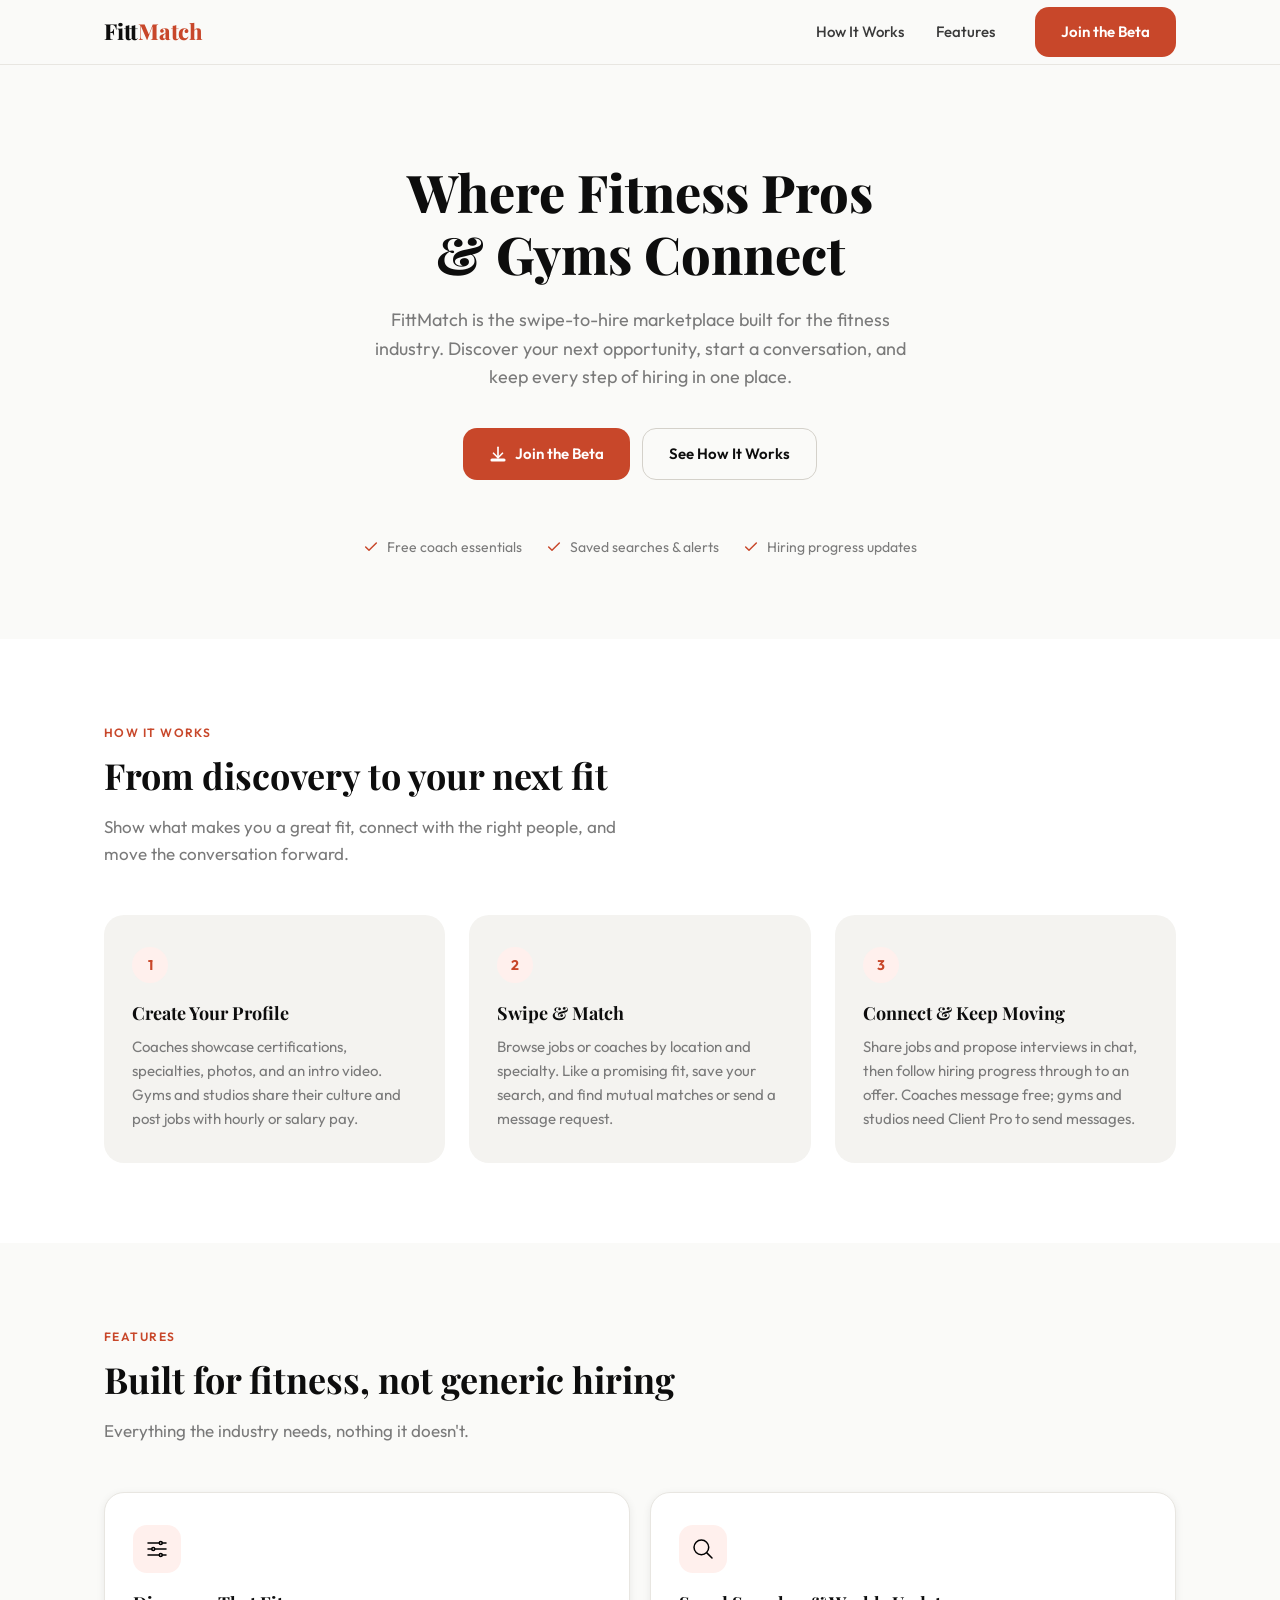
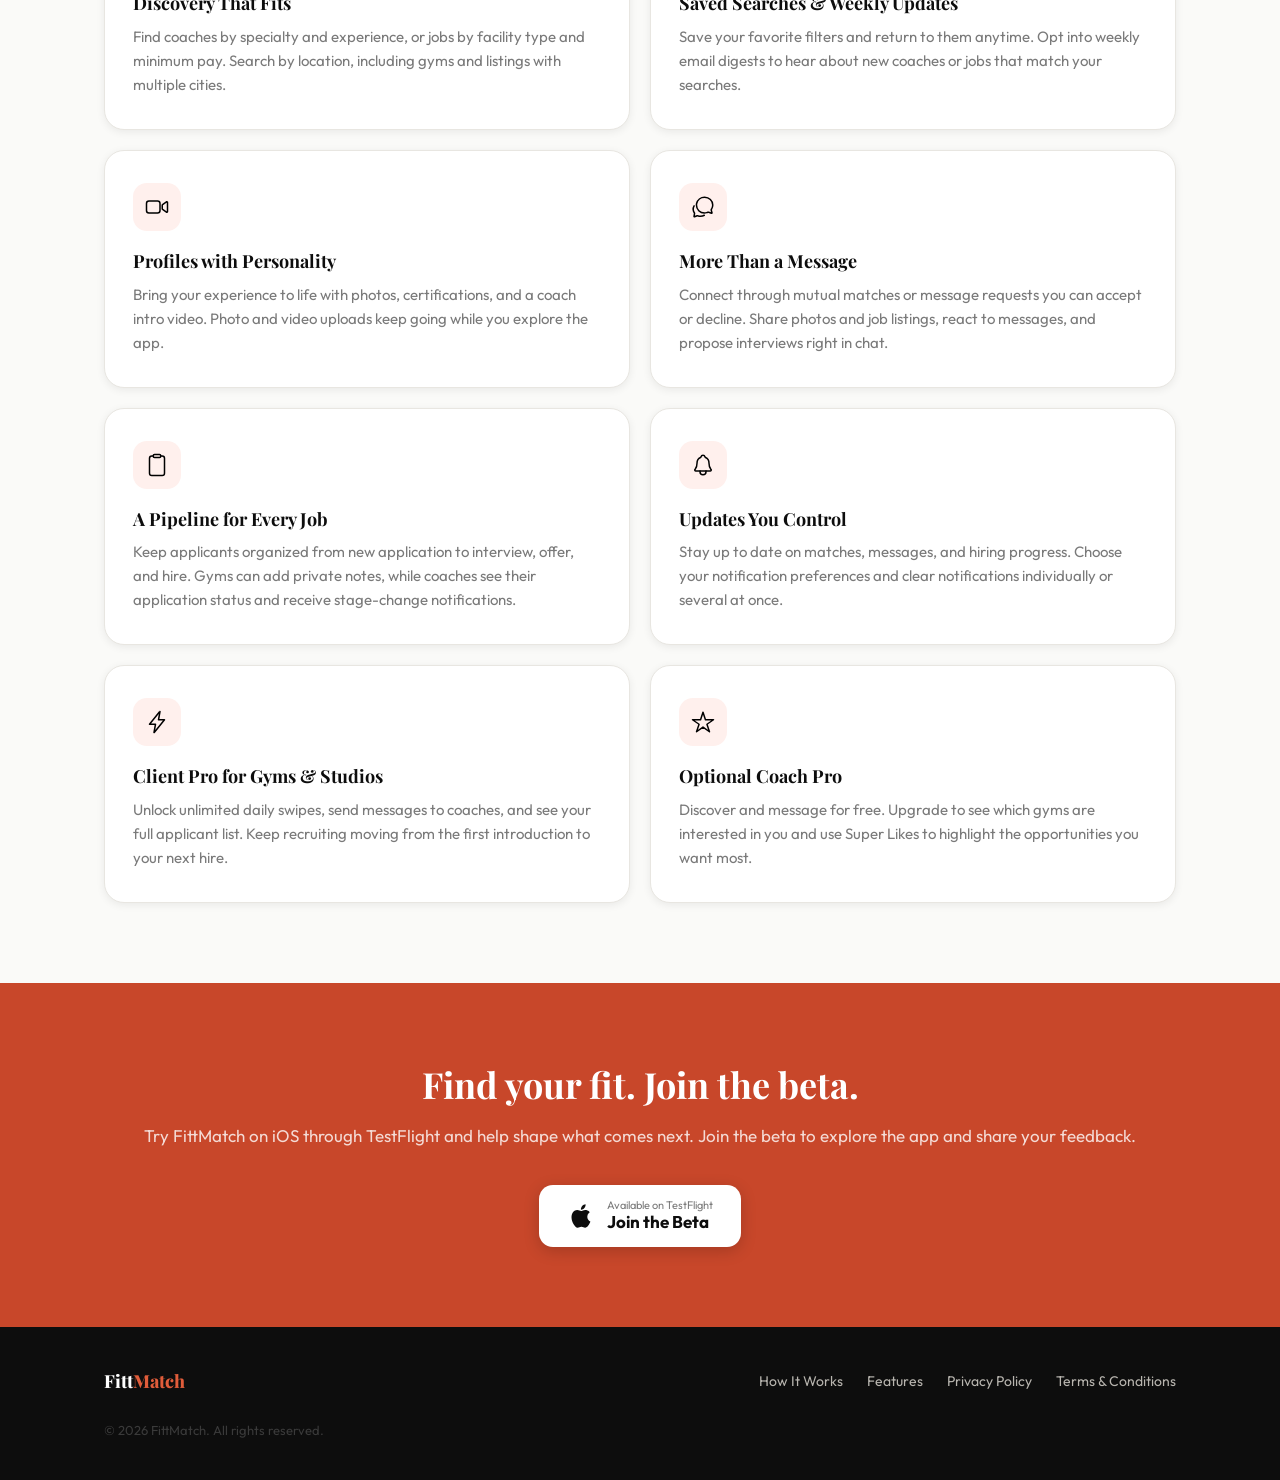
==== commit 4ce92a2b: "Fix beta button contrast and add site favicon" ====
--- a/index.html
+++ b/index.html
@@ -6,6 +6,7 @@
   <title>FittMatch — Where Fitness Pros & Gyms Connect</title>
   <meta name="description" content="FittMatch is the two-sided marketplace connecting fitness coaches with gyms and studios. Discover jobs and coaches, save searches, share video profiles, and manage hiring from first message to offer." />
   <link rel="canonical" href="https://fittmatch.fit/" />
+  <link rel="icon" type="image/png" sizes="48x48" href="favicon.png" />
   <link rel="stylesheet" href="styles.css" />
 </head>
 <body>
--- a/styles.css
+++ b/styles.css
@@ -85,13 +85,18 @@
   font-weight: 600;
   cursor: pointer;
   border: none;
-  transition: opacity 0.15s, transform 0.15s;
+  transition: background-color 0.15s, transform 0.15s;
   white-space: nowrap;
 }
-.btn:hover { opacity: 0.88; transform: translateY(-1px); }
-.btn:active { transform: translateY(0); opacity: 1; }
+.btn:hover { transform: translateY(-1px); }
+.btn:active { transform: translateY(0); }
+.btn:focus-visible, .app-store-btn:focus-visible {
+  outline: 3px solid var(--ink);
+  outline-offset: 4px;
+}
 
 .btn-primary { background: var(--accent); color: var(--white); }
+.btn-primary:hover { background: #AD3B22; }
 .btn-ghost {
   background: transparent;
   color: var(--ink);
@@ -132,13 +137,13 @@
   list-style: none;
 }
 
-.nav-links a {
+.nav-links a:not(.btn) {
   font-size: 0.9375rem;
   font-weight: 500;
   color: var(--ink2);
   transition: color 0.15s;
 }
-.nav-links a:hover { color: var(--accent); }
+.nav-links a:not(.btn):hover { color: var(--accent); }
 
 .nav-cta { margin-left: 8px; }
 
@@ -169,7 +174,7 @@
   padding: 8px 0 16px;
 }
 .mobile-nav.open { display: flex; }
-.mobile-nav a {
+.mobile-nav a:not(.btn) {
   padding: 12px 24px;
   font-size: 1rem;
   font-weight: 500;
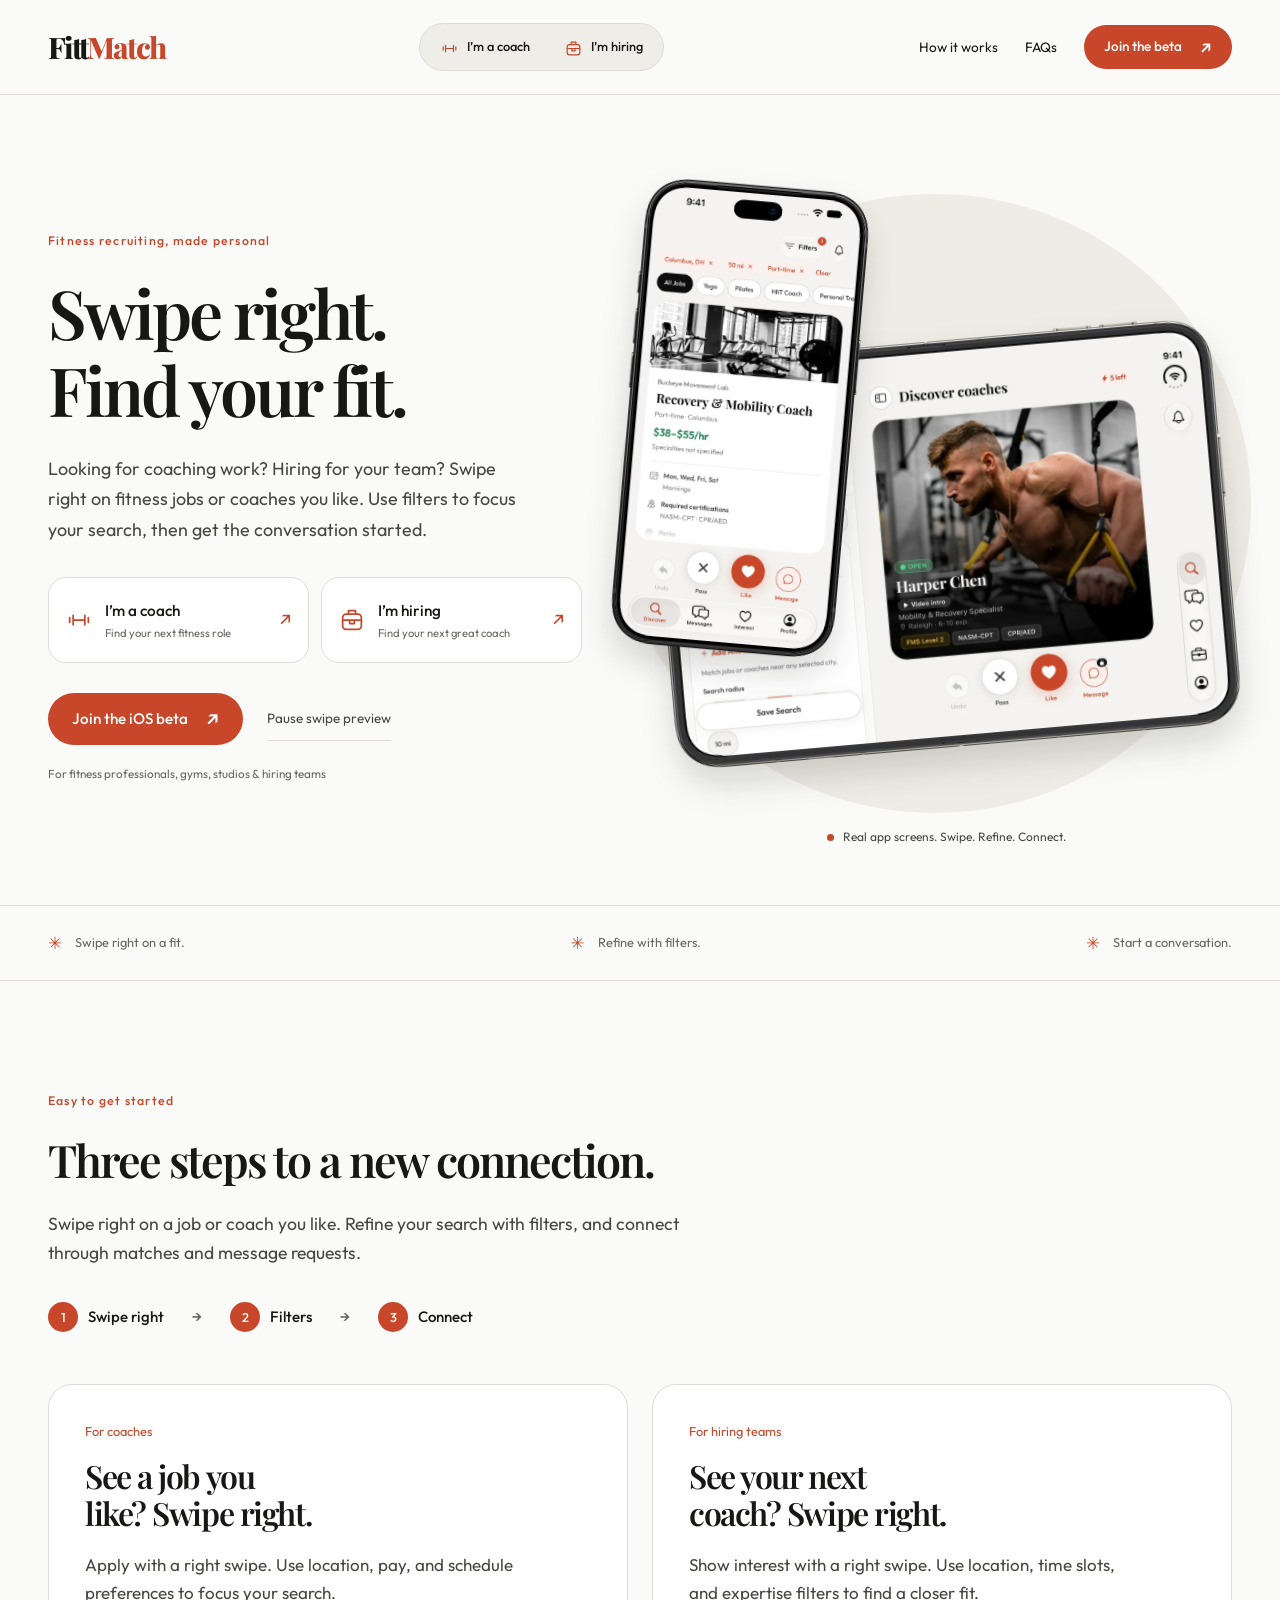
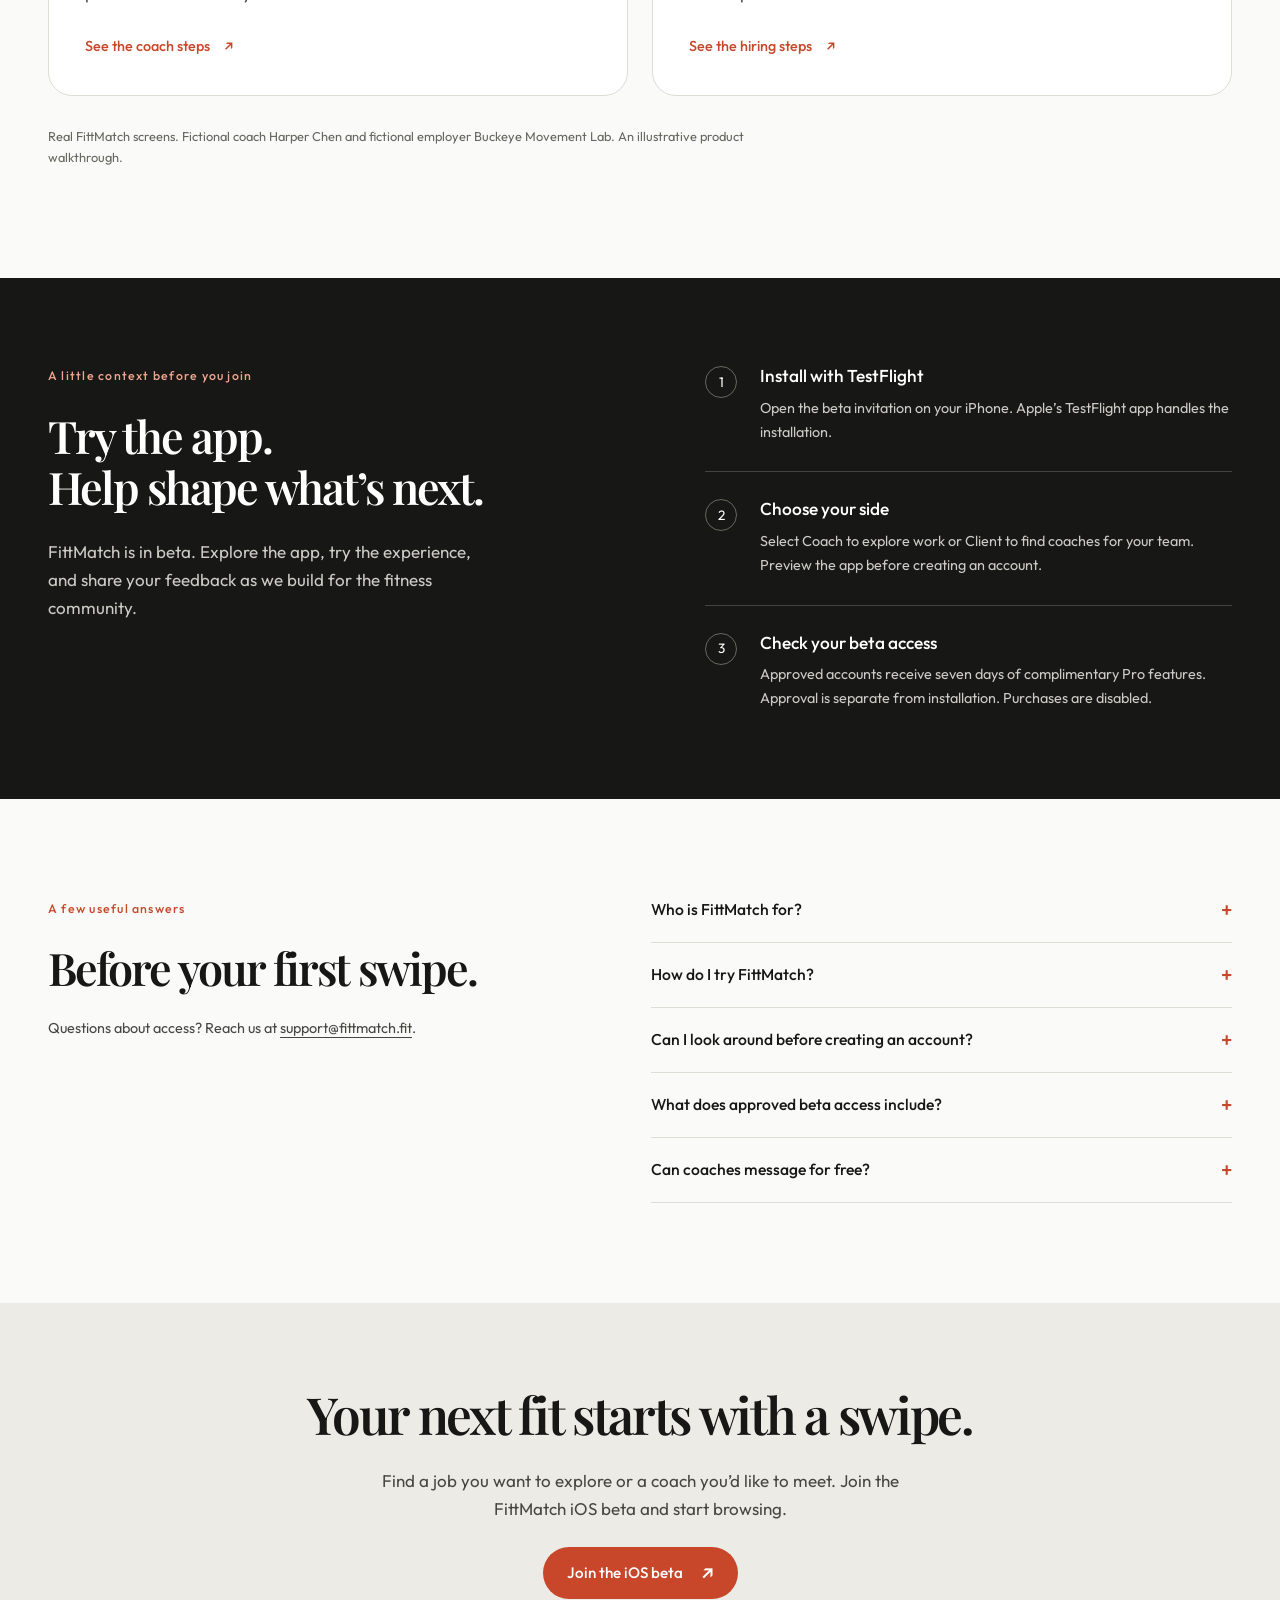
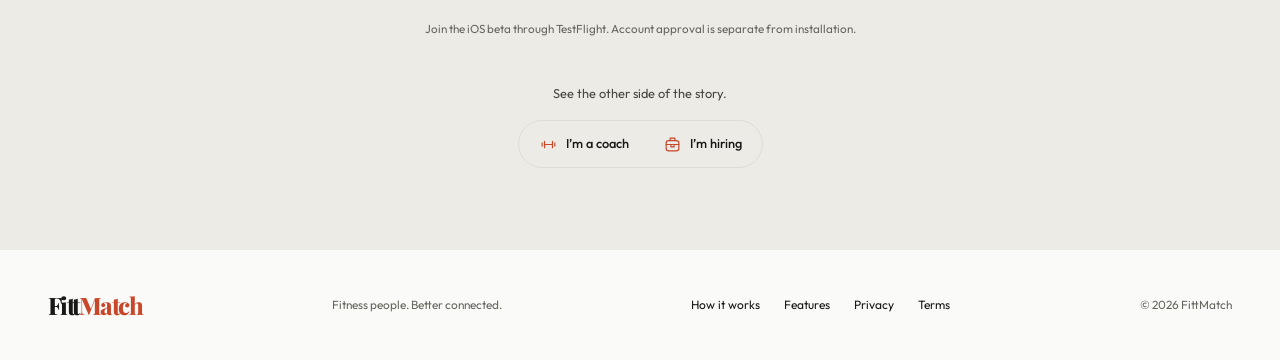
==== commit ad482e6a: "Build audience marketing stories with native app visuals" ====
--- a/index.html
+++ b/index.html
@@ -2,188 +2,41 @@
 <html lang="en">
 <head>
   <meta charset="UTF-8" />
-  <meta name="viewport" content="width=device-width, initial-scale=1.0" />
-  <title>FittMatch — Where Fitness Pros & Gyms Connect</title>
-  <meta name="description" content="FittMatch is the two-sided marketplace connecting fitness coaches with gyms and studios. Discover jobs and coaches, save searches, share video profiles, and manage hiring from first message to offer." />
+  <meta name="viewport" content="width=device-width, initial-scale=1" />
+  <title>FittMatch — Swipe Right. Find Your Fit.</title>
+  <meta name="description" content="Browse fitness jobs and coaches. Swipe right to apply or show interest, then start a conversation. Try FittMatch’s iOS beta through TestFlight." />
+  <meta name="theme-color" content="#FAFAF8" />
+  <meta property="og:title" content="FittMatch — Swipe right. Find your fit." />
+  <meta property="og:description" content="Browse fitness jobs and coaches, swipe right on a fit, and get the conversation started. Join the iOS beta." />
+  <meta property="og:image" content="https://fittmatch.fit/assets/social/generic/fittmatch.jpg" />
+  <meta property="og:url" content="https://fittmatch.fit/" />
+  <meta property="og:type" content="website" />
   <link rel="canonical" href="https://fittmatch.fit/" />
   <link rel="icon" type="image/png" sizes="48x48" href="favicon.png" />
-  <link rel="stylesheet" href="styles.css" />
+  <link rel="preconnect" href="https://fonts.googleapis.com" />
+  <link rel="preconnect" href="https://fonts.gstatic.com" crossorigin />
+  <link href="https://fonts.googleapis.com/css2?family=Playfair+Display:wght@500;600;700;800&family=Outfit:wght@300;400;500;600&display=swap" rel="stylesheet" />
+  <link rel="stylesheet" href="homepage.css" />
+  <script src="homepage-content.js" defer></script>
+  <script src="main.js" defer></script>
 </head>
-<body>
-
-  <!-- Nav -->
-  <nav class="nav" role="navigation" aria-label="Main">
-    <div class="container nav-inner">
-      <a href="index.html" class="nav-logo">Fitt<span>Match</span></a>
-      <ul class="nav-links">
-        <li><a href="#how-it-works">How It Works</a></li>
-        <li><a href="#features">Features</a></li>
-        <li>
-          <a href="https://testflight.apple.com/join/4PXhuby6" target="_blank" rel="noopener noreferrer" class="btn btn-primary nav-cta">Join the Beta</a>
-        </li>
-      </ul>
-      <button class="hamburger" id="hamburger" aria-label="Toggle menu" aria-expanded="false" aria-controls="mobile-nav">
-        <span></span><span></span><span></span>
-      </button>
-    </div>
-    <div class="mobile-nav" id="mobile-nav">
-      <a href="#how-it-works">How It Works</a>
-      <a href="#features">Features</a>
-      <a href="https://testflight.apple.com/join/4PXhuby6" target="_blank" rel="noopener noreferrer" class="btn btn-primary">Join the Beta</a>
-    </div>
-  </nav>
-
-  <!-- Hero -->
-  <section class="hero">
-    <div class="container">
-      <h1>Where Fitness Pros<br>&amp; Gyms Connect</h1>
-      <p class="hero-sub">FittMatch is the swipe-to-hire marketplace built for the fitness industry. Discover your next opportunity, start a conversation, and keep every step of hiring in one place.</p>
-      <div class="hero-actions">
-        <a href="https://testflight.apple.com/join/4PXhuby6" target="_blank" rel="noopener noreferrer" class="btn btn-primary">
-          <svg width="18" height="18" viewBox="0 0 24 24" fill="none" stroke="currentColor" stroke-width="2.2" stroke-linecap="round" stroke-linejoin="round" aria-hidden="true"><path d="M12 17V3"/><path d="m6 11 6 6 6-6"/><rect x="3" y="19" width="18" height="2" rx="1"/></svg>
-          Join the Beta
-        </a>
-        <a href="#how-it-works" class="btn btn-ghost">See How It Works</a>
-      </div>
-      <div class="hero-badge">
-        <div class="hero-badge-item">
-          <svg width="16" height="16" viewBox="0 0 24 24" fill="none" stroke="currentColor" stroke-width="2.2" stroke-linecap="round" stroke-linejoin="round" aria-hidden="true"><polyline points="20 6 9 17 4 12"/></svg>
-          Free coach essentials
-        </div>
-        <div class="hero-badge-item">
-          <svg width="16" height="16" viewBox="0 0 24 24" fill="none" stroke="currentColor" stroke-width="2.2" stroke-linecap="round" stroke-linejoin="round" aria-hidden="true"><polyline points="20 6 9 17 4 12"/></svg>
-          Saved searches &amp; alerts
-        </div>
-        <div class="hero-badge-item">
-          <svg width="16" height="16" viewBox="0 0 24 24" fill="none" stroke="currentColor" stroke-width="2.2" stroke-linecap="round" stroke-linejoin="round" aria-hidden="true"><polyline points="20 6 9 17 4 12"/></svg>
-          Hiring progress updates
-        </div>
-      </div>
-    </div>
-  </section>
-
-  <!-- How It Works -->
-  <section class="section steps" id="how-it-works">
-    <div class="container">
-      <span class="section-label">How It Works</span>
-      <h2 class="section-heading">From discovery to your next fit</h2>
-      <p class="section-sub">Show what makes you a great fit, connect with the right people, and move the conversation forward.</p>
-      <div class="steps-grid">
-        <div class="step-card">
-          <div class="step-number">1</div>
-          <h3>Create Your Profile</h3>
-          <p>Coaches showcase certifications, specialties, photos, and an intro video. Gyms and studios share their culture and post jobs with hourly or salary pay.</p>
-        </div>
-        <div class="step-card">
-          <div class="step-number">2</div>
-          <h3>Swipe &amp; Match</h3>
-          <p>Browse jobs or coaches by location and specialty. Like a promising fit, save your search, and find mutual matches or send a message request.</p>
-        </div>
-        <div class="step-card">
-          <div class="step-number">3</div>
-          <h3>Connect &amp; Keep Moving</h3>
-          <p>Share jobs and propose interviews in chat, then follow hiring progress through to an offer. Coaches message free; gyms and studios need Client Pro to send messages.</p>
-        </div>
-      </div>
-    </div>
-  </section>
-
-  <!-- Features -->
-  <section class="section" id="features">
-    <div class="container">
-      <span class="section-label">Features</span>
-      <h2 class="section-heading">Built for fitness, not generic hiring</h2>
-      <p class="section-sub">Everything the industry needs, nothing it doesn't.</p>
-      <div class="features-grid">
-        <div class="feature-card">
-          <div class="feature-icon" aria-hidden="true">
-            <img src="assets/icons/options-outline.svg" width="24" height="24" alt="" />
-          </div>
-          <h3>Discovery That Fits</h3>
-          <p>Find coaches by specialty and experience, or jobs by facility type and minimum pay. Search by location, including gyms and listings with multiple cities.</p>
-        </div>
-        <div class="feature-card">
-          <div class="feature-icon" aria-hidden="true">
-            <img src="assets/icons/search-outline.svg" width="24" height="24" alt="" />
-          </div>
-          <h3>Saved Searches &amp; Weekly Updates</h3>
-          <p>Save your favorite filters and return to them anytime. Opt into weekly email digests to hear about new coaches or jobs that match your searches.</p>
-        </div>
-        <div class="feature-card">
-          <div class="feature-icon" aria-hidden="true">
-            <img src="assets/icons/videocam-outline.svg" width="24" height="24" alt="" />
-          </div>
-          <h3>Profiles with Personality</h3>
-          <p>Bring your experience to life with photos, certifications, and a coach intro video. Photo and video uploads keep going while you explore the app.</p>
-        </div>
-        <div class="feature-card">
-          <div class="feature-icon" aria-hidden="true">
-            <img src="assets/icons/chatbubbles-outline.svg" width="24" height="24" alt="" />
-          </div>
-          <h3>More Than a Message</h3>
-          <p>Connect through mutual matches or message requests you can accept or decline. Share photos and job listings, react to messages, and propose interviews right in chat.</p>
-        </div>
-        <div class="feature-card">
-          <div class="feature-icon" aria-hidden="true">
-            <img src="assets/icons/clipboard-outline.svg" width="24" height="24" alt="" />
-          </div>
-          <h3>A Pipeline for Every Job</h3>
-          <p>Keep applicants organized from new application to interview, offer, and hire. Gyms can add private notes, while coaches see their application status and receive stage-change notifications.</p>
-        </div>
-        <div class="feature-card">
-          <div class="feature-icon" aria-hidden="true">
-            <img src="assets/icons/notifications-outline.svg" width="24" height="24" alt="" />
-          </div>
-          <h3>Updates You Control</h3>
-          <p>Stay up to date on matches, messages, and hiring progress. Choose your notification preferences and clear notifications individually or several at once.</p>
-        </div>
-        <div class="feature-card">
-          <div class="feature-icon" aria-hidden="true">
-            <img src="assets/icons/flash-outline.svg" width="24" height="24" alt="" />
-          </div>
-          <h3>Client Pro for Gyms &amp; Studios</h3>
-          <p>Unlock unlimited daily swipes, send messages to coaches, and see your full applicant list. Keep recruiting moving from the first introduction to your next hire.</p>
-        </div>
-        <div class="feature-card">
-          <div class="feature-icon" aria-hidden="true">
-            <img src="assets/icons/star-outline.svg" width="24" height="24" alt="" />
-          </div>
-          <h3>Optional Coach Pro</h3>
-          <p>Discover and message for free. Upgrade to see which gyms are interested in you and use Super Likes to highlight the opportunities you want most.</p>
-        </div>
-      </div>
-    </div>
-  </section>
-
-  <!-- Join the Beta -->
-  <section class="download" id="download">
-    <div class="container">
-      <h2>Find your fit. Join the beta.</h2>
-      <p>Try FittMatch on iOS through TestFlight and help shape what comes next. Join the beta to explore the app and share your feedback.</p>
-      <a href="https://testflight.apple.com/join/4PXhuby6" class="app-store-btn" target="_blank" rel="noopener noreferrer">
-        <svg width="28" height="28" viewBox="0 0 24 24" fill="currentColor" aria-hidden="true"><path d="M18.71 19.5c-.83 1.24-1.71 2.45-3.05 2.47-1.34.03-1.77-.79-3.29-.79-1.53 0-2 .77-3.27.82-1.31.05-2.3-1.32-3.14-2.53C4.25 17 2.94 12.45 4.7 9.39c.87-1.52 2.43-2.48 4.12-2.51 1.28-.02 2.5.87 3.29.87.78 0 2.26-1.07 3.8-.91.65.03 2.47.26 3.64 1.98-.09.06-2.17 1.28-2.15 3.81.03 3.02 2.65 4.03 2.68 4.04-.03.07-.42 1.44-1.38 2.83M13 3.5c.73-.83 1.94-1.46 2.94-1.5.13 1.17-.34 2.35-1.04 3.19-.69.85-1.83 1.51-2.95 1.42-.15-1.15.41-2.35 1.05-3.11z"/></svg>
-        <span class="app-store-label">
-          <small>Available on TestFlight</small>
-          <strong>Join the Beta</strong>
-        </span>
-      </a>
-    </div>
-  </section>
-
-  <!-- Footer -->
-  <footer class="footer">
-    <div class="container footer-inner">
-      <span class="footer-logo">Fitt<span>Match</span></span>
-      <ul class="footer-links">
-        <li><a href="#how-it-works">How It Works</a></li>
-        <li><a href="#features">Features</a></li>
-        <li><a href="privacy.html">Privacy Policy</a></li>
-        <li><a href="terms.html">Terms &amp; Conditions</a></li>
-      </ul>
-      <p class="footer-copy">&copy; 2026 FittMatch. All rights reserved.</p>
-    </div>
-  </footer>
-
-  <script src="main.js"></script>
+<body data-audience="shared">
+  <a class="skip-link" href="#main">Skip to content</a>
+  <header class="site-header"><nav class="container nav-inner" aria-label="Main"><a href="index.html" class="wordmark" aria-label="FittMatch home">Fitt<span>Match</span></a><div class="nav-switcher"><div class="audience-choices compact" role="group" aria-label="Choose your FittMatch story"><button type="button" data-select="coach" aria-pressed="false"><span class="choice-icon" aria-hidden="true"><svg viewBox="0 0 24 24"><path d="M7 8v8M4 10v4M17 8v8M20 10v4M7 12h10"/></svg></span><span><strong>I’m a coach</strong></span><span class="choice-indicator" aria-hidden="true">↗</span></button><button type="button" data-select="client" aria-pressed="false"><span class="choice-icon" aria-hidden="true"><svg viewBox="0 0 24 24"><rect x="4" y="7" width="16" height="13" rx="3"/><path d="M9 7V4h6v3M4 12h16M10 12v3h4v-3"/></svg></span><span><strong>I’m hiring</strong></span><span class="choice-indicator" aria-hidden="true">↗</span></button></div></div><div class="nav-links"><a href="#how-it-works">How it works</a><a href="#faq">FAQs</a><a class="btn btn-primary" href="https://testflight.apple.com/join/4PXhuby6" target="_blank" rel="noopener noreferrer" data-beta="navigation">Join the beta <span aria-hidden="true">↗</span></a></div><button type="button" class="menu-button" aria-label="Open navigation" aria-expanded="false" aria-controls="mobile-nav">☰</button></nav><div class="mobile-nav" id="mobile-nav" hidden><a href="#how-it-works">How it works</a><a href="#faq">FAQs</a><a class="btn btn-primary" href="https://testflight.apple.com/join/4PXhuby6" target="_blank" rel="noopener noreferrer" data-beta="mobile-navigation">Join the iOS beta <span aria-hidden="true">↗</span></a></div></header>
+  <noscript><style>.audience-choices,.menu-button{display:none!important}.nav-links{display:flex!important;flex-wrap:wrap}.nav-links>a:not(.btn){display:inline}@media(max-width:800px){.nav-links{flex-basis:100%;order:4;justify-content:center;gap:18px}}.mobile-nav{display:none!important}</style><div class="noscript-note">Both stories are available on this page. <a href="#coach-story">Coach story</a> · <a href="#client-story">Hiring story</a></div></noscript>
+  <main id="main">
+    <section class="hero container" aria-label="Discover FittMatch"><div class="hero-panel" data-hero="shared" ><div class="hero-copy"><p class="kicker">Fitness recruiting, made personal</p><h1>Swipe right. Find your fit.</h1><p class="hero-description">Looking for coaching work? Hiring for your team? Swipe right on fitness jobs or coaches you like. Use filters to focus your search, then get the conversation started.</p><div class="audience-choices " role="group" aria-label="Choose your FittMatch story"><button type="button" data-select="coach" aria-pressed="false"><span class="choice-icon" aria-hidden="true"><svg viewBox="0 0 24 24"><path d="M7 8v8M4 10v4M17 8v8M20 10v4M7 12h10"/></svg></span><span><strong>I’m a coach</strong><small>Find your next fitness role</small></span><span class="choice-indicator" aria-hidden="true">↗</span></button><button type="button" data-select="client" aria-pressed="false"><span class="choice-icon" aria-hidden="true"><svg viewBox="0 0 24 24"><rect x="4" y="7" width="16" height="13" rx="3"/><path d="M9 7V4h6v3M4 12h16M10 12v3h4v-3"/></svg></span><span><strong>I’m hiring</strong><small>Find your next great coach</small></span><span class="choice-indicator" aria-hidden="true">↗</span></button></div><div class="hero-actions"><a class="btn btn-primary" href="https://testflight.apple.com/join/4PXhuby6" target="_blank" rel="noopener noreferrer" data-beta="hero">Join the iOS beta <span aria-hidden="true">↗</span></a><button type="button" class="swipe-preview-toggle" data-preview-for="swipe-shared" aria-controls="swipe-shared" hidden>Play swipe preview</button><p class="sr-only" id="swipe-description-shared">A recording of the real app: the Buckeye Movement Lab job card moves right to submit interest. This uses a fictional demo opportunity.</p></div><p class="microcopy">For fitness professionals, gyms, studios & hiring teams</p></div><div class="hero-visual"><div class="visual-halo" aria-hidden="true"></div><div class="hero-duo"><div class="device duo"><img class="app-screen" src="assets/product/client-discover-duo-1200.webp" srcset="assets/product/client-discover-duo-600.webp 600w, assets/product/client-discover-duo-1200.webp 1200w, assets/product/client-discover-duo-2000.webp 2000w" sizes="(max-width: 700px) 94vw, 780px" width="2853" height="2007" alt="Hiring discovery on unfolded iPhone Duo, with coach filters beside a coach profile" fetchpriority="high" decoding="async" /><img class="device-frame" src="assets/product/frames/duo.webp" width="1600" height="1162" alt="" aria-hidden="true"  /></div><span class="device-name">iPhone Duo · Open</span></div><div class="hero-phone"><div class="device iphone"><video id="swipe-shared" class="app-screen native-swipe" data-swipe-preview controls muted loop playsinline preload="none" poster="assets/product/coach-job-1200.webp" width="1206" height="2622" aria-label="Native FittMatch swipe demonstration" aria-describedby="swipe-description-shared"><source src="assets/product/swipe-right.mp4" type="video/mp4" /><img src="assets/product/coach-job-1200.webp" alt="Recovery &amp; Mobility Coach job at Buckeye Movement Lab, showing pay, schedule, and facility photos" /></video><img class="device-frame" src="assets/product/frames/iphone.webp" width="900" height="1840" alt="" aria-hidden="true"  /></div><span class="device-name">iPhone 18 Pro</span></div><div class="visual-note"><span class="live-dot" aria-hidden="true"></span> Real app screens. Swipe. Refine. Connect.</div></div></div><div class="hero-panel" data-hero="coach" hidden><div class="hero-copy"><p class="kicker">For coaches</p><h1>Your next coaching job starts with a swipe.</h1><p class="hero-description">See a coaching job you like? Swipe right to apply. Fine-tune your search by location, minimum hourly pay, and time slots.</p><div class="hero-actions"><a class="btn btn-primary" href="https://testflight.apple.com/join/4PXhuby6" target="_blank" rel="noopener noreferrer" data-beta="hero">Start exploring jobs <span aria-hidden="true">↗</span></a><button type="button" class="swipe-preview-toggle" data-preview-for="swipe-coach" aria-controls="swipe-coach" hidden>Play swipe preview</button><p class="sr-only" id="swipe-description-coach">A recording of the real app: the Buckeye Movement Lab job card moves right to submit interest. This uses a fictional demo opportunity.</p></div><p class="microcopy">Join the iOS beta through TestFlight · Free coach discovery & messaging</p></div><div class="hero-visual"><div class="visual-halo" aria-hidden="true"></div><div class="hero-duo"><div class="device duo"><img class="app-screen" src="assets/product/coach-chat-duo-1200.webp" srcset="assets/product/coach-chat-duo-600.webp 600w, assets/product/coach-chat-duo-1200.webp 1200w, assets/product/coach-chat-duo-2000.webp 2000w" sizes="(max-width: 700px) 94vw, 780px" width="2853" height="2007" alt="Harper’s conversation with Buckeye Movement Lab on unfolded iPhone Duo" loading="lazy" decoding="async" /><img class="device-frame" src="assets/product/frames/duo.webp" width="1600" height="1162" alt="" aria-hidden="true" loading="lazy" /></div><span class="device-name">iPhone Duo · Open</span></div><div class="hero-phone"><div class="device iphone"><video id="swipe-coach" class="app-screen native-swipe" data-swipe-preview controls muted loop playsinline preload="none" poster="assets/product/coach-job-1200.webp" width="1206" height="2622" aria-label="Native FittMatch swipe demonstration" aria-describedby="swipe-description-coach"><source src="assets/product/swipe-right.mp4" type="video/mp4" /><img src="assets/product/coach-job-1200.webp" alt="Recovery &amp; Mobility Coach job at Buckeye Movement Lab, showing pay, schedule, and facility photos" /></video><img class="device-frame" src="assets/product/frames/iphone.webp" width="900" height="1840" alt="" aria-hidden="true" loading="lazy" /></div><span class="device-name">iPhone 18 Pro</span></div><div class="visual-note"><span class="live-dot" aria-hidden="true"></span> Swipe right to apply. Refine your search. Start a conversation.</div></div></div><div class="hero-panel" data-hero="client" hidden><div class="hero-copy"><p class="kicker">For gyms &amp; hiring teams</p><h1>Your next great coach starts with a swipe.</h1><p class="hero-description">See a coach you’d like to meet? Swipe right to show your interest. Refine your search by location, specialty, and available time slots.</p><div class="hero-actions"><a class="btn btn-primary" href="https://testflight.apple.com/join/4PXhuby6" target="_blank" rel="noopener noreferrer" data-beta="hero">Start exploring coaches <span aria-hidden="true">↗</span></a><a class="text-link" href="#how-it-works">See how it works <span aria-hidden="true">↓</span></a></div><p class="microcopy">Join the iOS beta through TestFlight · Pro features require approved beta access</p></div><div class="hero-visual"><div class="visual-halo" aria-hidden="true"></div><div class="hero-duo"><div class="device duo"><img class="app-screen" src="assets/product/client-discover-duo-1200.webp" srcset="assets/product/client-discover-duo-600.webp 600w, assets/product/client-discover-duo-1200.webp 1200w, assets/product/client-discover-duo-2000.webp 2000w" sizes="(max-width: 700px) 94vw, 780px" width="2853" height="2007" alt="Hiring discovery on unfolded iPhone Duo, with coach filters beside a coach profile" loading="lazy" decoding="async" /><img class="device-frame" src="assets/product/frames/duo.webp" width="1600" height="1162" alt="" aria-hidden="true" loading="lazy" /></div><span class="device-name">iPhone Duo · Open</span></div><div class="hero-phone"><div class="device iphone"><img class="app-screen" src="assets/product/coach-profile-1200.webp" srcset="assets/product/coach-profile-600.webp 600w, assets/product/coach-profile-1200.webp 1200w" sizes="(max-width: 700px) 65vw, 330px" width="1206" height="2622" alt="Harper Chen’s coach profile, showing mobility and recovery experience" loading="lazy" decoding="async" /><img class="device-frame" src="assets/product/frames/iphone.webp" width="900" height="1840" alt="" aria-hidden="true" loading="lazy" /></div><span class="device-name">iPhone 18 Pro</span></div><div class="visual-note"><span class="live-dot" aria-hidden="true"></span> Swipe right to show interest. Refine your search. Make an introduction.</div></div></div></section>
+    <div class="promise-strip"><div class="container"><span>Swipe right on a fit.</span><span>Refine with filters.</span><span>Start a conversation.</span></div></div>
+    <div id="how-it-works" class="anchor-target"></div>
+    <section class="shared-overview container" data-neutral><div class="overview-heading"><p class="kicker">Easy to get started</p><h2>Three steps to a new connection.</h2><p>Swipe right on a job or coach you like. Refine your search with filters, and connect through matches and message requests.</p></div><ol class="journey-outline" aria-label="How FittMatch works"><li><span>1</span>Swipe right</li><li><span>2</span>Filters</li><li><span>3</span>Connect</li></ol><div class="story-paths"><a class="story-path" href="?audience=coach#how-it-works" data-select="coach"><span class="path-label">For coaches</span><h3>See a job you like? Swipe right.</h3><p>Apply with a right swipe. Use location, pay, and schedule preferences to focus your search.</p><span class="text-link">See the coach steps <span aria-hidden="true">↗</span></span></a><a class="story-path" href="?audience=client#how-it-works" data-select="client"><span class="path-label">For hiring teams</span><h3>See your next coach? Swipe right.</h3><p>Show interest with a right swipe. Use location, time slots, and expertise filters to find a closer fit.</p><span class="text-link">See the hiring steps <span aria-hidden="true">↗</span></span></a></div><p class="walkthrough-note">Real FittMatch screens. Fictional coach Harper Chen and fictional employer Buckeye Movement Lab. An illustrative product walkthrough.</p></section>
+    <div id="features" class="anchor-target"></div>
+    <article class="audience-story" data-story="coach" id="coach-story" aria-labelledby="coach-story-title"><section class="story-intro container"><p class="kicker">For coaches</p><h2 id="coach-story-title">Swipe. Refine. Connect.</h2><p>A right swipe is all it takes to apply. Want a closer fit? Adjust your preferences and keep exploring.</p><ol class="journey-outline" aria-label="How it works"><li><span>1</span>Swipe right</li><li><span>2</span>Filters</li><li><span>3</span>Connect</li></ol><p class="walkthrough-note">Follow fictional coach Harper Chen as they discover a mobility role at Buckeye Movement Lab, apply, and start a conversation. <strong>Illustrative walkthrough with fictional profiles.</strong></p></section><section class="chapter  "><div class="container chapter-inner"><div class="chapter-copy"><p class="chapter-step"><span>01</span> Swipe right</p><h2>See a fit? Swipe right.</h2><p class="chapter-body">Swipe right to apply to a role that catches your eye. Your interest stays attached to the opportunity.</p><ul class="benefit-list"><li><span aria-hidden="true">✓</span>Swipe right to apply</li><li><span aria-hidden="true">✓</span>Revisit your applications anytime</li></ul><p class="chapter-detail">Harper’s application now appears as Applied. Guest browsing is a preview; sign in to apply and connect.</p></div><figure class="chapter-visual"><div class="screen-stage"><div class="device iphone"><img class="app-screen" src="assets/product/coach-activity-1200.webp" srcset="assets/product/coach-activity-600.webp 600w, assets/product/coach-activity-1200.webp 1200w" sizes="(max-width: 700px) 65vw, 330px" width="1206" height="2622" alt="Buckeye’s Recovery &amp; Mobility Coach opportunity showing Harper’s Applied status" loading="lazy" decoding="async" /><img class="device-frame" src="assets/product/frames/iphone.webp" width="900" height="1840" alt="" aria-hidden="true" loading="lazy" /></div></div><figcaption>A right swipe becomes an application.</figcaption><a class="zoom-button" href="assets/product/coach-activity-full.webp" data-zoom="coach-activity" aria-label="Enlarge Swipe right"><span aria-hidden="true">⤢</span> Explore this screen</a></figure></div></section><section class="chapter  reverse"><div class="container chapter-inner"><div class="chapter-copy"><p class="chapter-step"><span>02</span> Filters</p><h2>Find work that fits.</h2><p class="chapter-body">Want to make your search more specific? Choose where you want to work, your minimum hourly pay, and when you’re available.</p><aside class="filter-guide" aria-label="Your preferences. Your next move."><p class="filter-guide-title">Your preferences. Your next move.</p><dl><div><dt>Location</dt><dd>Search cities and choose a radius.</dd></div><div><dt>Pay</dt><dd>Set your minimum hourly pay.</dd></div><div><dt>Time slots</dt><dd>Choose working days and AM or PM.</dd></div><div><dt>Work setup</dt><dd>Choose employment and facility types.</dd></div></dl><p class="filter-guide-note">Adjust these filters in the app whenever you want to refine your search.</p></aside><ul class="benefit-list"><li><span aria-hidden="true">✓</span>Choose your job and facility types</li><li><span aria-hidden="true">✓</span>Save a useful search for next time</li></ul><p class="chapter-detail">Harper spots Buckeye’s Recovery &amp; Mobility Coach opening.</p></div><figure class="chapter-visual"><div class="screen-stage"><div class="device iphone"><img class="app-screen" src="assets/product/coach-job-1200.webp" srcset="assets/product/coach-job-600.webp 600w, assets/product/coach-job-1200.webp 1200w" sizes="(max-width: 700px) 65vw, 330px" width="1206" height="2622" alt="Recovery &amp; Mobility Coach job at Buckeye Movement Lab, showing pay, schedule, and facility photos" loading="lazy" decoding="async" /><img class="device-frame" src="assets/product/frames/iphone.webp" width="900" height="1840" alt="" aria-hidden="true" loading="lazy" /></div></div><figcaption>See the opportunity before you swipe.</figcaption><a class="zoom-button" href="assets/product/coach-job-full.webp" data-zoom="coach-job" aria-label="Enlarge Filters"><span aria-hidden="true">⤢</span> Explore this screen</a></figure></div></section><section class="chapter chapter-wide "><div class="container chapter-inner"><div class="chapter-copy"><p class="chapter-step"><span>03</span> Connect</p><h2>Start the conversation.</h2><p class="chapter-body">Talk with the team, discuss the opportunity, and arrange an interview. Take the next step together.</p><ul class="benefit-list"><li><span aria-hidden="true">✓</span>Connect through matches or message requests</li><li><span aria-hidden="true">✓</span>Propose an interview in chat</li></ul><p class="chapter-detail">Harper and Buckeye discuss a mobility class and an introductory call. Coaches message for free.</p></div><figure class="chapter-visual"><div class="screen-stage"><div class="device duo"><img class="app-screen" src="assets/product/coach-chat-duo-1200.webp" srcset="assets/product/coach-chat-duo-600.webp 600w, assets/product/coach-chat-duo-1200.webp 1200w, assets/product/coach-chat-duo-2000.webp 2000w" sizes="(max-width: 700px) 94vw, 780px" width="2853" height="2007" alt="Harper’s conversation with Buckeye Movement Lab on unfolded iPhone Duo" loading="lazy" decoding="async" /><img class="device-frame" src="assets/product/frames/duo.webp" width="1600" height="1162" alt="" aria-hidden="true" loading="lazy" /></div></div><figcaption>From a promising role to a real introduction.</figcaption><a class="zoom-button" href="assets/product/coach-chat-duo-full.webp" data-zoom="coach-chat-duo" aria-label="Enlarge Connect"><span aria-hidden="true">⤢</span> Explore this screen</a></figure></div></section><section class="supporting container" aria-labelledby="coach-support-title"><div class="support-heading"><p class="kicker">More when you need it</p><h2 id="coach-support-title">A little more behind every swipe.</h2><p>Show what makes you a great coach and keep your applications in view.</p></div><div class="support-grid"><article class="support-card"><h3>Let your coaching style show.</h3><p>Bring your specialties, certifications, photos, and intro video together in one profile.</p><figure><div class="support-screen"><div class="device iphone"><img class="app-screen" src="assets/product/coach-profile-1200.webp" srcset="assets/product/coach-profile-600.webp 600w, assets/product/coach-profile-1200.webp 1200w" sizes="(max-width: 700px) 65vw, 330px" width="1206" height="2622" alt="Harper Chen’s coach profile, showing mobility and recovery experience" loading="lazy" decoding="async" /><img class="device-frame" src="assets/product/frames/iphone.webp" width="900" height="1840" alt="" aria-hidden="true" loading="lazy" /></div></div><figcaption>Give a team a feel for the coach behind the application.</figcaption><a class="zoom-button" href="assets/product/coach-profile-full.webp" data-zoom="coach-profile" aria-label="Enlarge Let your coaching style show."><span aria-hidden="true">⤢</span> Explore this screen</a></figure></article><article class="support-card"><h3>Know where things stand.</h3><p>Follow application progress and get updates when a hiring team moves you forward. Save useful searches for next time.</p><figure><div class="support-screen"><div class="device iphone"><img class="app-screen" src="assets/product/coach-activity-1200.webp" srcset="assets/product/coach-activity-600.webp 600w, assets/product/coach-activity-1200.webp 1200w" sizes="(max-width: 700px) 65vw, 330px" width="1206" height="2622" alt="Buckeye’s Recovery &amp; Mobility Coach opportunity showing Harper’s Applied status" loading="lazy" decoding="async" /><img class="device-frame" src="assets/product/frames/iphone.webp" width="900" height="1840" alt="" aria-hidden="true" loading="lazy" /></div></div><figcaption>Your next step stays connected to the role.</figcaption><a class="zoom-button" href="assets/product/coach-activity-full.webp" data-zoom="coach-activity" aria-label="Enlarge Know where things stand."><span aria-hidden="true">⤢</span> Explore this screen</a></figure></article></div></section><section class="access-section container" aria-labelledby="coach-access-title"><div><p class="kicker">The iOS beta</p><h2 id="coach-access-title">Ready to start swiping?</h2></div><div><p>Coach discovery and messaging are free. Approved beta accounts also receive seven days of complimentary Pro features. There are no purchases in this beta.</p><a class="btn btn-primary" href="https://testflight.apple.com/join/4PXhuby6" target="_blank" rel="noopener noreferrer" data-beta="access">Start exploring jobs <span aria-hidden="true">↗</span></a><p class="microcopy">Join the iOS beta through TestFlight.</p></div></section></article><article class="audience-story" data-story="client" id="client-story" aria-labelledby="client-story-title"><section class="story-intro container"><p class="kicker">For gyms &amp; hiring teams</p><h2 id="client-story-title">Swipe. Refine. Connect.</h2><p>Make the first move with a right swipe. Use filters to focus on your team’s needs, then start a conversation.</p><ol class="journey-outline" aria-label="How it works"><li><span>1</span>Swipe right</li><li><span>2</span>Filters</li><li><span>3</span>Connect</li></ol><p class="walkthrough-note">See how fictional employer Buckeye Movement Lab can discover Harper, show interest, and discuss a coaching opportunity. <strong>Illustrative walkthrough with fictional profiles.</strong></p></section><section class="chapter chapter-wide "><div class="container chapter-inner"><div class="chapter-copy"><p class="chapter-step"><span>01</span> Swipe right</p><h2>Like what you see? Swipe right.</h2><p class="chapter-body">Show interest in a coach you’d like to meet. A right swipe is a simple way to make the first move.</p><ul class="benefit-list"><li><span aria-hidden="true">✓</span>Browse coach cards</li><li><span aria-hidden="true">✓</span>Swipe right on someone you’d like to meet</li></ul><p class="chapter-detail">Buckeye finds Harper in Discover. A mutual like creates a match; message requests offer another way to connect.</p></div><figure class="chapter-visual"><div class="screen-stage"><div class="device duo"><img class="app-screen" src="assets/product/client-discover-duo-1200.webp" srcset="assets/product/client-discover-duo-600.webp 600w, assets/product/client-discover-duo-1200.webp 1200w, assets/product/client-discover-duo-2000.webp 2000w" sizes="(max-width: 700px) 94vw, 780px" width="2853" height="2007" alt="Hiring discovery on unfolded iPhone Duo, with coach filters beside a coach profile" loading="lazy" decoding="async" /><img class="device-frame" src="assets/product/frames/duo.webp" width="1600" height="1162" alt="" aria-hidden="true" loading="lazy" /></div></div><figcaption>See a fit? Swipe right to show interest.</figcaption><a class="zoom-button" href="assets/product/client-discover-duo-full.webp" data-zoom="client-discover-duo" aria-label="Enlarge Swipe right"><span aria-hidden="true">⤢</span> Explore this screen</a></figure></div></section><section class="chapter chapter-wide reverse"><div class="container chapter-inner"><div class="chapter-copy"><p class="chapter-step"><span>02</span> Filters</p><h2>Find your kind of coach.</h2><p class="chapter-body">Looking for a particular fit? Narrow your search by working days, time slots, location, specialty, and experience.</p><aside class="filter-guide" aria-label="Build the search around your team."><p class="filter-guide-title">Build the search around your team.</p><dl><div><dt>Location</dt><dd>Search cities and choose a radius.</dd></div><div><dt>Time slots</dt><dd>Choose days, mornings, afternoons, or evenings.</dd></div><div><dt>Specialty</dt><dd>Look for the coaching expertise you need.</dd></div><div><dt>Experience</dt><dd>Choose an experience level for the role.</dd></div></dl><p class="filter-guide-note">Adjust these filters in the app whenever you want to refine your search.</p></aside><ul class="benefit-list"><li><span aria-hidden="true">✓</span>Focus on the expertise your opening needs</li><li><span aria-hidden="true">✓</span>Save your search to return to it later</li></ul><p class="chapter-detail">Harper’s profile gives Buckeye a closer look at their mobility and recovery experience.</p></div><figure class="chapter-visual"><div class="screen-stage"><div class="device duo"><img class="app-screen" src="assets/product/client-discover-duo-1200.webp" srcset="assets/product/client-discover-duo-600.webp 600w, assets/product/client-discover-duo-1200.webp 1200w, assets/product/client-discover-duo-2000.webp 2000w" sizes="(max-width: 700px) 94vw, 780px" width="2853" height="2007" alt="Hiring discovery on unfolded iPhone Duo, with coach filters beside a coach profile" loading="lazy" decoding="async" /><img class="device-frame" src="assets/product/frames/duo.webp" width="1600" height="1162" alt="" aria-hidden="true" loading="lazy" /></div></div><figcaption>Keep your filters beside the coaches you’re exploring.</figcaption><a class="zoom-button" href="assets/product/client-discover-duo-full.webp" data-zoom="client-discover-duo" aria-label="Enlarge Filters"><span aria-hidden="true">⤢</span> Explore this screen</a></figure></div></section><section class="chapter chapter-wide "><div class="container chapter-inner"><div class="chapter-copy"><p class="chapter-step"><span>03</span> Connect</p><h2>Make the introduction.</h2><p class="chapter-body">Connect through a match or message request and discuss your opening. Share the role and propose an interview in chat.</p><ul class="benefit-list"><li><span aria-hidden="true">✓</span>Share the opportunity in chat</li><li><span aria-hidden="true">✓</span>Arrange the next conversation</li></ul><p class="chapter-detail">Buckeye and Harper arrange an introductory call. Client messaging requires approved beta access.</p></div><figure class="chapter-visual"><div class="screen-stage"><div class="device duo"><img class="app-screen" src="assets/product/client-chat-duo-1200.webp" srcset="assets/product/client-chat-duo-600.webp 600w, assets/product/client-chat-duo-1200.webp 1200w, assets/product/client-chat-duo-2000.webp 2000w" sizes="(max-width: 700px) 94vw, 780px" width="2853" height="2007" alt="Buckeye Movement Lab’s conversation with Harper on unfolded iPhone Duo" loading="lazy" decoding="async" /><img class="device-frame" src="assets/product/frames/duo.webp" width="1600" height="1162" alt="" aria-hidden="true" loading="lazy" /></div></div><figcaption>Turn interest into a conversation.</figcaption><a class="zoom-button" href="assets/product/client-chat-duo-full.webp" data-zoom="client-chat-duo" aria-label="Enlarge Connect"><span aria-hidden="true">⤢</span> Explore this screen</a></figure></div></section><section class="supporting container" aria-labelledby="client-support-title"><div class="support-heading"><p class="kicker">More when you need it</p><h2 id="client-support-title">A little more behind every swipe.</h2><p>Give coaches a feel for your team and keep hiring organized as conversations move forward.</p></div><div class="support-grid"><article class="support-card"><h3>Show what makes your team special.</h3><p>Introduce your facility and culture. Publish a role with pay and schedule details so coaches know what to expect. Publishing requires approved beta access.</p><figure><div class="support-screen"><div class="device iphone"><img class="app-screen" src="assets/product/client-profile-1200.webp" srcset="assets/product/client-profile-600.webp 600w, assets/product/client-profile-1200.webp 1200w" sizes="(max-width: 700px) 65vw, 330px" width="1206" height="2622" alt="Buckeye Movement Lab’s gym profile with photos of its training space" loading="lazy" decoding="async" /><img class="device-frame" src="assets/product/frames/iphone.webp" width="900" height="1840" alt="" aria-hidden="true" loading="lazy" /></div></div><figcaption>Help a coach picture their place on your team.</figcaption><a class="zoom-button" href="assets/product/client-profile-full.webp" data-zoom="client-profile" aria-label="Enlarge Show what makes your team special."><span aria-hidden="true">⤢</span> Explore this screen</a></figure></article><article class="support-card"><h3>Keep the next step clear.</h3><p>Organize applicants by role, keep private notes, and follow interview, offer, and hire stages with approved access.</p><figure><div class="support-screen"><div class="device duo"><img class="app-screen" src="assets/product/client-pipeline-duo-1200.webp" srcset="assets/product/client-pipeline-duo-600.webp 600w, assets/product/client-pipeline-duo-1200.webp 1200w, assets/product/client-pipeline-duo-2000.webp 2000w" sizes="(max-width: 700px) 94vw, 780px" width="2853" height="2007" alt="Buckeye’s job overview on iPhone Duo, showing one coach in the mobility role’s pipeline" loading="lazy" decoding="async" /><img class="device-frame" src="assets/product/frames/duo.webp" width="1600" height="1162" alt="" aria-hidden="true" loading="lazy" /></div></div><figcaption>Your openings and pipeline counts in one place.</figcaption><a class="zoom-button" href="assets/product/client-pipeline-duo-full.webp" data-zoom="client-pipeline-duo" aria-label="Enlarge Keep the next step clear."><span aria-hidden="true">⤢</span> Explore this screen</a></figure></article></div></section><section class="access-section container" aria-labelledby="client-access-title"><div><p class="kicker">The iOS beta</p><h2 id="client-access-title">Ready to find your next coach?</h2></div><div><p>You can preview coaches before creating an account. Client messaging and other Pro recruiting features require active access. Approved accounts receive seven days of complimentary Pro; purchases are disabled in this beta.</p><a class="btn btn-primary" href="https://testflight.apple.com/join/4PXhuby6" target="_blank" rel="noopener noreferrer" data-beta="access">Start exploring coaches <span aria-hidden="true">↗</span></a><p class="microcopy">Join the iOS beta through TestFlight.</p></div></section></article>
+    <section class="beta-guide"><div class="container beta-guide-inner"><div><p class="kicker">A little context before you join</p><h2>Try the app.<br>Help shape what’s next.</h2><p>FittMatch is in beta. Explore the app, try the experience, and share your feedback as we build for the fitness community.</p></div><ol><li><span>1</span><div><h3>Install with TestFlight</h3><p>Open the beta invitation on your iPhone. Apple’s TestFlight app handles the installation.</p></div></li><li><span>2</span><div><h3>Choose your side</h3><p>Select Coach to explore work or Client to find coaches for your team. Preview the app before creating an account.</p></div></li><li><span>3</span><div><h3>Check your beta access</h3><p>Approved accounts receive seven days of complimentary Pro features. Approval is separate from installation. Purchases are disabled.</p></div></li></ol></div></section>
+    <section class="faq-section container" id="faq"><div><p class="kicker">A few useful answers</p><h2>Before your first swipe.</h2><p>Questions about access? Reach us at <a href="mailto:support@fittmatch.fit">support@fittmatch.fit</a>.</p></div><div class="faq-list"><div data-faq="shared" ><details><summary>Who is FittMatch for?<span aria-hidden="true">+</span></summary><p>FittMatch connects fitness coaches looking for work with gyms, studios, and other employers hiring fitness professionals. On this site, “I’m hiring” is the Client side of the app.</p></details><details><summary>How do I try FittMatch?<span aria-hidden="true">+</span></summary><p>FittMatch is currently an iOS beta. Install Apple’s TestFlight app, open our beta invitation, and install FittMatch. You can then choose Coach or Client in the app.</p></details><details><summary>Can I look around before creating an account?<span aria-hidden="true">+</span></summary><p>Yes. Choose a role to preview jobs or coaches in the app without an account. Guest browsing has a limited number of swipes. Create an account to build your profile and connect.</p></details><details><summary>What does approved beta access include?<span aria-hidden="true">+</span></summary><p>Approved accounts receive seven days of complimentary Pro features. Installing through TestFlight does not automatically approve your account. Purchases are disabled during this beta. Contact your beta coordinator or support@fittmatch.fit about approval or expired access.</p></details><details><summary>Can coaches message for free?<span aria-hidden="true">+</span></summary><p>Yes. Coaches can discover opportunities and message for free. Messaging coaches from a Client account requires active Pro access, available to approved accounts during the beta.</p></details></div><div data-faq="coach" hidden><details><summary>What happens when I swipe right?<span aria-hidden="true">+</span></summary><p>When you’re signed in as a coach, swiping right on a job submits your interest as an application. You can revisit it in Activity and connect through a match or message request. Guest swipes let you preview the experience.</p></details><details><summary>Can I filter jobs around my schedule and pay?<span aria-hidden="true">+</span></summary><p>Yes. Choose search cities and a radius, working days, and AM or PM time slots. Set a minimum hourly pay and narrow by job, employment, and facility types. You can also save useful searches.</p></details><details><summary>Is this for finding coaching work?<span aria-hidden="true">+</span></summary><p>Yes. FittMatch helps fitness professionals discover jobs and connect with gyms, studios, and other employers. It is a recruiting marketplace for fitness work.</p></details><details><summary>Do I need to pay to message a gym?<span aria-hidden="true">+</span></summary><p>No. Coaches can discover opportunities and message for free. Some additional features require Pro access; approved beta accounts receive seven days of complimentary Pro.</p></details><details><summary>How do I try FittMatch?<span aria-hidden="true">+</span></summary><p>FittMatch is currently an iOS beta. Install Apple’s TestFlight app, open our beta invitation, and install FittMatch. You can then choose Coach or Client in the app.</p></details><details><summary>Can I look around before creating an account?<span aria-hidden="true">+</span></summary><p>Yes. Choose a role to preview jobs or coaches in the app without an account. Guest browsing has a limited number of swipes. Create an account to build your profile and connect.</p></details><details><summary>What does approved beta access include?<span aria-hidden="true">+</span></summary><p>Approved accounts receive seven days of complimentary Pro features. Installing through TestFlight does not automatically approve your account. Purchases are disabled during this beta. Contact your beta coordinator or support@fittmatch.fit about approval or expired access.</p></details><details><summary>Does a match mean I have a job?<span aria-hidden="true">+</span></summary><p>A match or message starts a connection. The employer and coach decide the next steps, interview process, and any offer. FittMatch does not guarantee employment.</p></details></div><div data-faq="client" hidden><details><summary>What happens when I swipe right?<span aria-hidden="true">+</span></summary><p>Swiping right on a coach shows your interest. If the interest is mutual, you match. You can also connect through a message request; Client messaging requires active Pro access, included for approved beta accounts.</p></details><details><summary>Can I find coaches for particular time slots?<span aria-hidden="true">+</span></summary><p>Yes. Filter by working days and mornings, afternoons, or evenings. Add location, coach specialty, and experience filters to focus your search. You can save the search for later.</p></details><details><summary>Who can hire through FittMatch?<span aria-hidden="true">+</span></summary><p>Gyms, studios, and other employers looking for fitness professionals can use the Client side of FittMatch. Choose “I’m hiring” here and Client when you enter the app.</p></details><details><summary>Can I message coaches during the beta?<span aria-hidden="true">+</span></summary><p>Client messaging requires active Pro access. Approved accounts receive seven days of complimentary Pro features. Downloading the beta alone does not grant this access.</p></details><details><summary>How do I try FittMatch?<span aria-hidden="true">+</span></summary><p>FittMatch is currently an iOS beta. Install Apple’s TestFlight app, open our beta invitation, and install FittMatch. You can then choose Coach or Client in the app.</p></details><details><summary>Can I look around before creating an account?<span aria-hidden="true">+</span></summary><p>Yes. Choose a role to preview jobs or coaches in the app without an account. Guest browsing has a limited number of swipes. Create an account to build your profile and connect.</p></details><details><summary>What does approved beta access include?<span aria-hidden="true">+</span></summary><p>Approved accounts receive seven days of complimentary Pro features. Installing through TestFlight does not automatically approve your account. Purchases are disabled during this beta. Contact your beta coordinator or support@fittmatch.fit about approval or expired access.</p></details><details><summary>Does FittMatch guarantee a hire?<span aria-hidden="true">+</span></summary><p>No. FittMatch helps you discover coaches and manage recruiting conversations. Your team decides whom to interview and hire.</p></details></div></div></section>
+    <section class="closing" id="download"><div class="container"><div data-closing="shared" ><h2>Your next fit starts with a swipe.</h2><p>Find a job you want to explore or a coach you’d like to meet. Join the FittMatch iOS beta and start browsing.</p><a class="btn btn-primary" href="https://testflight.apple.com/join/4PXhuby6" target="_blank" rel="noopener noreferrer" data-beta="closing">Join the iOS beta <span aria-hidden="true">↗</span></a><small>Join the iOS beta through TestFlight. Account approval is separate from installation.</small></div><div data-closing="coach" hidden><h2>Find your next fit. Start with a swipe.</h2><p>Browse fitness jobs, swipe right on a role you like, and meet the people behind the opportunity.</p><a class="btn btn-primary" href="https://testflight.apple.com/join/4PXhuby6" target="_blank" rel="noopener noreferrer" data-beta="closing">Start exploring jobs <span aria-hidden="true">↗</span></a><small>Join the iOS beta through TestFlight. Account approval is separate from installation.</small></div><div data-closing="client" hidden><h2>Meet your next great coach. Start with a swipe.</h2><p>Explore fitness professionals, swipe right on someone you’d like to meet, and start the conversation.</p><a class="btn btn-primary" href="https://testflight.apple.com/join/4PXhuby6" target="_blank" rel="noopener noreferrer" data-beta="closing">Start exploring coaches <span aria-hidden="true">↗</span></a><small>Join the iOS beta through TestFlight. Account approval is separate from installation.</small></div><p class="closing-switch">See the other side of the story.</p><div class="audience-choices compact" role="group" aria-label="Choose your FittMatch story"><button type="button" data-select="coach" aria-pressed="false"><span class="choice-icon" aria-hidden="true"><svg viewBox="0 0 24 24"><path d="M7 8v8M4 10v4M17 8v8M20 10v4M7 12h10"/></svg></span><span><strong>I’m a coach</strong></span><span class="choice-indicator" aria-hidden="true">↗</span></button><button type="button" data-select="client" aria-pressed="false"><span class="choice-icon" aria-hidden="true"><svg viewBox="0 0 24 24"><rect x="4" y="7" width="16" height="13" rx="3"/><path d="M9 7V4h6v3M4 12h16M10 12v3h4v-3"/></svg></span><span><strong>I’m hiring</strong></span><span class="choice-indicator" aria-hidden="true">↗</span></button></div></div></section>
+  </main>
+  <footer><div class="container footer-inner"><a class="wordmark" href="index.html" aria-label="FittMatch home">Fitt<span>Match</span></a><p>Fitness people. Better connected.</p><nav aria-label="Footer"><a href="#how-it-works">How it works</a><a href="#features">Features</a><a href="privacy.html">Privacy</a><a href="terms.html">Terms</a></nav><small>© 2026 FittMatch</small></div></footer>
+  <p class="sr-only" id="audience-status" role="status" aria-live="polite" aria-atomic="true"></p>
+  <dialog id="screen-dialog" aria-labelledby="screen-dialog-title"><div class="dialog-toolbar"><h2 id="screen-dialog-title">Inside FittMatch</h2><button type="button" id="close-screen" aria-label="Close enlarged screenshot">Close <span aria-hidden="true">×</span></button></div><p id="screen-dialog-caption"></p><div class="dialog-scroll"><img id="enlarged-screen" alt="" /></div></dialog>
 </body>
 </html>
--- a/homepage.css
+++ b/homepage.css
@@ -0,0 +1,27 @@
+:root{--accent:#c8472a;--accent-hover:#a63720;--paper:#fafaf8;--surface:#f1f0ec;--ink:#171715;--ink2:#474742;--muted:#676760;--border:#dedcd5;--serif:'Playfair Display',Georgia,serif;--sans:'Outfit',system-ui,sans-serif}
+*{box-sizing:border-box}html{scroll-behavior:smooth;scroll-padding-top:118px}body{margin:0;background:var(--paper);color:var(--ink);font:17px/1.65 var(--sans);overflow-anchor:none}button,a{touch-action:manipulation;-webkit-tap-highlight-color:transparent}button{font:inherit;cursor:pointer}a{color:inherit;text-decoration:none}p{margin:0;color:var(--ink2)}h1,h2,h3{font-family:var(--serif);font-weight:600;line-height:1.14;letter-spacing:-.045em;margin:0;text-wrap:balance}h1{font-size:clamp(3rem,5.3vw,5.35rem)}h2{font-size:clamp(2.25rem,3.5vw,3.8rem)}h3{font-size:1.7rem}img{max-width:100%;display:block}:is(button,a,summary):focus-visible{outline:3px solid var(--accent);outline-offset:5px}[hidden]{display:none!important}.container{width:min(1320px,100% - 96px);margin-inline:auto}.kicker{font-size:.77rem;font-weight:500;letter-spacing:.1em;color:var(--accent);margin-bottom:23px}.wordmark{font:800 1.85rem/1 var(--serif);letter-spacing:-.065em;white-space:nowrap}.wordmark span{color:var(--accent)}.btn{display:inline-flex;align-items:center;justify-content:center;gap:18px;border-radius:100px;min-height:52px;padding:12px 24px;font-size:.95rem;font-weight:500;line-height:1.3;transition:background-color .2s,color .2s;text-align:center}.btn-primary{color:white;background:var(--accent)}.btn-primary:hover{background:var(--accent-hover)}.btn-ghost{border:1px solid var(--border)}.btn span{font-size:1.3em}.text-link{font-size:.9rem;font-weight:500;display:inline-flex;gap:14px;align-items:center}.text-link:hover{color:var(--accent)}
+.site-header{position:sticky;top:0;z-index:30;background:rgba(250,250,248,.96);border-bottom:1px solid var(--border);backdrop-filter:blur(18px)}.nav-inner{min-height:94px;display:flex;align-items:center;justify-content:space-between;gap:24px}.nav-links{display:flex;align-items:center;gap:27px;font-size:.85rem}.nav-links>.btn{min-height:44px;padding:10px 20px;font-size:.85rem}.menu-button{display:none;border:1px solid var(--border);background:transparent;border-radius:50%;height:42px;width:42px;font-size:1.1rem}.mobile-nav{padding:12px 24px 24px;display:flex;gap:24px;align-items:center;flex-wrap:wrap}.audience-choices{display:grid;grid-template-columns:1fr 1fr;gap:12px;margin-top:32px}.audience-choices button{border:1px solid var(--border);border-radius:18px;background:white;text-align:left;padding:18px 16px;display:flex;align-items:center;gap:12px;color:var(--ink);transition:border-color .2s,background-color .2s;min-height:86px}.audience-choices button:hover{border-color:var(--accent);background:#fff8f5}.audience-choices strong{display:block;font-size:.96rem;font-weight:500;white-space:nowrap}.audience-choices small{display:block;font-size:.7rem;line-height:1.4;color:var(--muted);margin-top:3px}.choice-icon{width:28px;height:28px;flex-shrink:0;color:var(--accent)}.choice-icon svg{width:100%;height:100%;fill:none;stroke:currentColor;stroke-width:1.5;stroke-linecap:round;stroke-linejoin:round}.choice-indicator{font-size:1.2rem;margin-left:auto;color:var(--accent)}.audience-choices.compact{display:flex;gap:2px;border:1px solid var(--border);border-radius:100px;background:#eeede8;padding:4px;margin:0}.audience-choices.compact button{min-height:38px;border:0;border-radius:100px;background:transparent;padding:8px 16px;gap:8px}.audience-choices.compact strong{font-size:.8rem}.audience-choices.compact .choice-icon{width:19px;height:19px}.audience-choices.compact .choice-indicator{display:none}.audience-choices button[aria-pressed=true]{background:var(--ink);color:white}.audience-choices button[aria-pressed=true] .choice-icon{color:white}
+.hero{padding-top:72px;padding-bottom:58px}.hero-panel{display:grid;grid-template-columns:minmax(0,.92fr) minmax(0,1.08fr);align-items:center;gap:24px;min-height:650px}.hero-copy{max-width:610px;position:relative;z-index:2}.hero-description{font-size:1.12rem;max-width:470px;margin-top:25px;line-height:1.7}.hero-actions{display:flex;align-items:center;flex-wrap:wrap;gap:24px;margin-top:30px}.microcopy{font-size:.73rem;margin-top:19px;color:var(--muted)}.hero-visual{position:relative;min-width:0;height:640px;isolation:isolate}.visual-halo{position:absolute;inset:4% -3% 5% 2%;border-radius:50%;background:#eeece5;z-index:-1}.hero-duo{position:absolute;width:100%;right:-4%;top:26%;transform:rotate(-5deg);z-index:1}.hero-phone{position:absolute;width:37%;left:3%;top:2%;z-index:3;transform:rotate(5deg)}.device-name{display:block;font-size:.65rem;text-align:center;letter-spacing:.025em;color:var(--muted);margin-top:10px}.hero-phone .device-name{transform:rotate(-5deg)}.hero-duo .device-name{transform:rotate(5deg);text-align:right;padding-right:20px}.visual-note{position:absolute;bottom:2%;left:9%;right:0;display:flex;align-items:center;justify-content:center;gap:9px;font-size:.75rem;color:var(--ink2);text-align:center}.live-dot{width:7px;height:7px;border-radius:50%;background:var(--accent);flex-shrink:0}.device{position:relative;filter:drop-shadow(0 18px 16px #19181429);width:100%}.device.iphone{aspect-ratio:1800/3680}.device.duo{aspect-ratio:4124/2996}.device-frame{position:absolute;inset:0;width:100%;height:100%;pointer-events:none}.app-screen{position:absolute;object-fit:cover}.iphone .app-screen{left:4.8%;top:2%;width:90.4%;height:96%;border-radius:13% / 6%}.duo .app-screen{left:3.85%;top:5.35%;width:92.3%;height:89.6%;border-radius:7.5% / 10.5%}.duo .device-frame{mask:url('assets/product/frames/duo-bezel-mask.svg') center/100% 100% no-repeat;-webkit-mask:url('assets/product/frames/duo-bezel-mask.svg') center/100% 100% no-repeat}
+.promise-strip{border-block:1px solid var(--border)}.promise-strip .container{display:flex;justify-content:space-between;gap:20px;padding-block:23px;color:var(--muted);font-size:.8rem}.promise-strip span{display:flex;align-items:center;gap:13px}.promise-strip span:before{content:'✳';font-size:1.05rem;color:var(--accent)}.shared-overview{padding-block:110px}.overview-heading{max-width:750px}.overview-heading h2{max-width:700px}.overview-heading>p:last-child{margin-top:24px;max-width:640px;font-size:1.1rem}.story-paths{display:grid;grid-template-columns:1fr 1fr;gap:24px;margin-top:52px}.story-path{padding:36px;border:1px solid var(--border);border-radius:24px;background:white;display:flex;flex-direction:column;align-items:flex-start;transition:border-color .2s}.story-path:hover{border-color:var(--accent)}.path-label{font-size:.8rem;color:var(--accent);margin-bottom:16px}.story-path h3{font-size:2rem;max-width:360px}.story-path p{margin-top:20px;max-width:430px}.story-path .text-link{margin-top:28px;color:var(--accent)}.walkthrough-note{font-size:.8rem;color:var(--muted);max-width:760px;margin-top:30px}.walkthrough-note strong{font-weight:400}.anchor-target{scroll-margin-top:120px}.story-intro{padding-block:100px 60px;max-width:950px;text-align:center}.story-intro>p:not(.kicker){max-width:680px;margin:25px auto 0}.story-intro>p:not(.kicker):not(.walkthrough-note){font-size:1.12rem}.story-rule{display:flex;align-items:center;justify-content:space-between;max-width:760px;margin:58px auto 0;border-top:1px solid var(--border);padding-top:22px;font-size:.9rem}
+.chapter{padding-block:76px;border-bottom:1px solid var(--border)}.chapter:nth-of-type(even){background:#f2f1ed}.chapter-inner{display:grid;grid-template-columns:minmax(0,1fr) minmax(0,1fr);align-items:center;gap:9%}.chapter-copy{max-width:490px}.chapter-step{display:flex;align-items:center;gap:15px;font-size:.8rem;margin-bottom:24px;color:var(--accent)}.chapter-step>span{font-family:var(--serif);border:1px solid #d7b4a7;width:36px;height:36px;border-radius:50%;display:inline-flex;align-items:center;justify-content:center;font-size:.9rem;flex-shrink:0}.chapter h2{font-size:clamp(2.2rem,3.3vw,3.5rem)}.chapter-body{margin-top:26px;font-size:1.07rem}.benefit-list{list-style:none;padding:0;margin:28px 0}.benefit-list li{display:flex;align-items:center;gap:12px;font-size:.9rem;margin-block:9px}.benefit-list li>span{color:var(--accent)}.chapter-detail{font-size:.85rem;color:var(--muted);border-top:1px solid var(--border);padding-top:22px}.chapter-visual{margin:0;min-width:0;display:flex;flex-direction:column;align-items:center}.screen-stage{display:flex;align-items:center;justify-content:center;min-width:0;width:100%;padding:32px 25px;background:#e9e7e0;border-radius:26px}.screen-stage>.iphone{width:min(290px,80%)}.screen-stage>.duo{width:100%}.chapter-visual figcaption{font-size:.8rem;color:var(--muted);text-align:center;max-width:420px;margin-top:24px}.zoom-button{display:inline-flex;gap:8px;align-items:center;justify-content:center;border:0;border-bottom:1px solid #bdbab0;padding:5px 0;background:none;color:var(--ink2);font-size:.76rem;margin-top:12px}.zoom-button:hover{color:var(--accent)}.zoom-button>span{font-size:1.4em}.chapter.reverse .chapter-copy{order:2}.chapter-wide .chapter-inner{grid-template-columns:minmax(0,.8fr) minmax(0,1.2fr);gap:6%}.chapter-wide.reverse .chapter-inner{grid-template-columns:minmax(0,1.2fr) minmax(0,.8fr)}.chapter-wide .screen-stage{padding:38px 20px;min-height:420px}.access-section{padding-block:76px;display:grid;grid-template-columns:1fr 1fr;gap:10%;align-items:center}.access-section h2{font-size:2.5rem}.access-section .btn{margin-top:25px}
+.beta-guide{background:var(--ink);color:white;padding-block:88px}.beta-guide .kicker{color:#efa58f}.beta-guide-inner{display:grid;grid-template-columns:1fr 1fr;gap:11%;align-items:start}.beta-guide h2{font-size:clamp(2.2rem,3.5vw,3.5rem)}.beta-guide p{color:#cdcbc5}.beta-guide-inner>div>p:last-child{margin-top:26px;max-width:450px}.beta-guide ol{list-style:none;padding:0;margin:0}.beta-guide li{display:flex;gap:23px;padding-bottom:27px;margin-bottom:27px;border-bottom:1px solid #44443e}.beta-guide li:last-child{margin-bottom:0;padding-bottom:0;border:0}.beta-guide li>span{width:32px;height:32px;border:1px solid #68665e;border-radius:50%;display:flex;align-items:center;justify-content:center;font-size:.85rem;flex-shrink:0}.beta-guide li h3{font-family:var(--sans);letter-spacing:0;font-size:1.08rem;font-weight:500;margin-bottom:11px}.beta-guide li p{font-size:.9rem}.faq-section{display:grid;grid-template-columns:1fr 1.2fr;gap:10%;padding-block:100px}.faq-section h2{font-size:2.8rem}.faq-section>div>p:last-child{font-size:.9rem;margin-top:24px}.faq-section a{text-decoration:underline;text-underline-offset:4px}.faq-list details{border-bottom:1px solid var(--border)}.faq-list summary{display:flex;list-style:none;justify-content:space-between;gap:20px;font-weight:500;cursor:pointer;padding:21px 0;font-size:.98rem;line-height:1.4}.faq-list details:first-child summary{padding-top:0}.faq-list summary::-webkit-details-marker{display:none}.faq-list summary>span{color:var(--accent);font-size:1.3rem;line-height:1;flex-shrink:0}.faq-list details[open] summary>span{transform:rotate(45deg)}.faq-list details p{padding:0 28px 22px 0;font-size:.9rem}
+.closing{text-align:center;background:#edebe5;padding-block:82px}.closing h2{font-size:clamp(2.5rem,4vw,4.4rem);max-width:830px;margin:auto}.closing [data-closing]>p{max-width:580px;margin:24px auto}.closing [data-closing]>small{display:block;font-size:.73rem;margin-top:20px;color:var(--muted)}.closing .closing-switch{font-size:.8rem;margin-top:45px;margin-bottom:15px}.closing .audience-choices{display:inline-flex}.closing .audience-choices.compact{background:transparent}.footer-inner{padding-block:43px;display:flex;align-items:center;justify-content:space-between;gap:24px;flex-wrap:wrap}.footer-inner .wordmark{font-size:1.5rem}.footer-inner p,.footer-inner small{font-size:.74rem;color:var(--muted)}.footer-inner nav{display:flex;gap:24px;font-size:.75rem}.skip-link{position:fixed;top:-100px;left:20px;z-index:100;background:var(--ink);color:white;padding:12px 22px;border-radius:8px}.skip-link:focus{top:15px}.sr-only{position:absolute;width:1px;height:1px;padding:0;margin:-1px;overflow:hidden;clip:rect(0,0,0,0);white-space:nowrap;border:0}.noscript-note{padding:18px;text-align:center;background:#fff0ed;font-size:.9rem}.noscript-note a{text-decoration:underline}.dialog-open{overflow:hidden}dialog{border:1px solid var(--border);border-radius:20px;padding:0;background:var(--paper);color:var(--ink);width:min(1150px,96vw);max-height:94vh}dialog::backdrop{background:#10100ecc}.dialog-toolbar{display:flex;align-items:center;justify-content:space-between;gap:16px;padding:20px 26px;border-bottom:1px solid var(--border);background:var(--paper)}.dialog-toolbar h2{font-size:1.5rem}.dialog-toolbar button{background:var(--ink);color:white;border:0;padding:9px 17px;border-radius:100px;font-size:.85rem}#screen-dialog-caption{font-size:.85rem;padding:16px 26px}.dialog-scroll{overflow:auto;max-height:72vh;overscroll-behavior:contain;padding:0 20px 20px}.dialog-scroll img{width:auto;max-width:100%;height:auto;margin:auto}.dialog-scroll img[width="1206"]{width:500px}
+@media(min-width:1500px){.hero{padding-block:90px}.hero-visual{height:690px}}
+@media(max-width:1150px){.container{width:calc(100% - 64px)}.nav-links{gap:18px}.nav-links>a:not(.btn){display:none}.hero-panel{grid-template-columns:1fr 1fr;gap:10px;min-height:590px}.hero-visual{height:550px}.hero{padding-top:52px}.audience-choices:not(.compact){grid-template-columns:1fr;max-width:360px;gap:8px}.audience-choices:not(.compact) button{min-height:68px;padding:13px 16px}.hero-description{font-size:1rem}.hero-actions{gap:18px}.visual-note{bottom:5%;font-size:.68rem}.chapter-inner{gap:6%}.chapter-wide .screen-stage{min-height:320px}.screen-stage>.iphone{width:min(260px,85%)}.faq-section{gap:6%}.footer-inner p{display:none}}
+@media(max-width:800px){.container{width:calc(100% - 40px)}.nav-inner{min-height:78px;gap:12px;flex-wrap:wrap;padding-block:16px}.wordmark{font-size:1.6rem}.nav-switcher{order:3;width:100%;display:flex;justify-content:center}.nav-links{margin-left:auto}.nav-links>.btn{min-height:38px;padding:9px 14px;font-size:.75rem}.audience-choices.compact button{min-height:34px;padding:7px 15px}.hero{padding-top:45px;padding-bottom:36px}.hero-panel{display:flex;flex-direction:column;align-items:stretch;gap:20px}.hero-copy{max-width:600px}.hero h1{font-size:clamp(2.9rem,8vw,4.5rem);max-width:600px}.hero-description{max-width:520px}.audience-choices:not(.compact){grid-template-columns:1fr 1fr;max-width:none;gap:10px}.audience-choices:not(.compact) button{padding:15px 12px}.hero-visual{height:540px;width:100%;max-width:680px;align-self:center}.hero-phone{width:31%;left:12%;top:1%}.hero-duo{width:86%;right:0;top:22%}.visual-halo{inset:0 0 2% 8%}.visual-note{bottom:0}.promise-strip .container{gap:14px;justify-content:center;flex-wrap:wrap;font-size:.72rem;padding-block:18px}.shared-overview{padding-block:70px}.overview-heading>p:last-child{font-size:1rem}.story-paths{gap:15px;margin-top:35px}.story-path{padding:26px}.story-path h3{font-size:1.7rem}.story-path p{font-size:.9rem}.story-path .text-link{font-size:.8rem}.story-intro{padding-block:65px 40px}.chapter{padding-block:60px}.chapter-inner,.chapter-wide .chapter-inner,.chapter-wide.reverse .chapter-inner{display:flex;flex-direction:column;gap:36px;align-items:stretch}.chapter-copy{max-width:620px}.chapter.reverse .chapter-copy{order:0}.chapter-visual{max-width:650px;width:100%;align-self:center}.screen-stage{padding:28px 20px}.screen-stage>.iphone{width:245px}.chapter-wide .screen-stage{min-height:0;padding:25px 16px}.chapter h2{max-width:530px}.chapter-body{font-size:1rem}.chapter-detail{max-width:600px}.benefit-list{margin-block:22px}.access-section{padding-block:55px;gap:30px}.access-section h2{font-size:2rem}.access-section p{font-size:.9rem}.beta-guide-inner{gap:7%}.beta-guide{padding-block:60px}.beta-guide li{gap:15px}.faq-section{padding-block:65px;grid-template-columns:1fr;gap:35px}.faq-section h2{font-size:2.4rem}.closing{padding-block:60px}.footer-inner{gap:22px}.footer-inner nav{margin-left:auto}html{scroll-padding-top:155px}.anchor-target{scroll-margin-top:155px}}
+@media(max-width:480px){.container{width:calc(100% - 36px)}body{font-size:16px}.nav-links{display:none}.menu-button{display:block;margin-left:auto}.nav-switcher .audience-choices.compact{width:100%}.nav-switcher .audience-choices.compact button{flex:1;justify-content:center}.hero{padding-top:35px}.kicker{margin-bottom:19px;font-size:.7rem}.hero h1{font-size:3rem}.hero-description{font-size:.98rem;margin-top:22px}.hero-actions{gap:18px;margin-top:24px}.hero-actions .btn{font-size:.87rem}.hero-actions .text-link{font-size:.84rem}.microcopy{font-size:.69rem}.audience-choices:not(.compact){gap:8px;margin-top:24px}.audience-choices:not(.compact) button{padding:14px 10px;min-height:93px;gap:9px;flex-wrap:wrap;position:relative}.audience-choices:not(.compact) .choice-icon{width:23px;height:23px}.audience-choices:not(.compact) strong{font-size:.88rem}.audience-choices:not(.compact) small{font-size:.66rem}.audience-choices:not(.compact) .choice-indicator{display:none}.hero-visual{height:390px;margin-top:12px}.hero-phone{width:38%;left:4%;top:0}.hero-duo{width:89%;top:26%;right:-1%}.visual-halo{inset:3% 0 4%}.visual-note{font-size:.63rem;bottom:0;left:0;line-height:1.4}.device-name{font-size:.55rem;margin-top:7px}.hero-phone .device-name{font-size:.52rem}.promise-strip .container{justify-content:flex-start;gap:6px 15px}.promise-strip span{gap:7px;font-size:.67rem}.promise-strip span:before{font-size:.9rem}.shared-overview{padding-block:55px}.story-paths{grid-template-columns:1fr}.story-path{padding:26px}.story-path h3{font-size:1.9rem}.story-intro{text-align:left;padding-top:50px}.story-intro>p:not(.kicker){font-size:1rem!important}.story-rule{margin-top:32px;font-size:.85rem}.walkthrough-note{font-size:.74rem!important}.chapter{padding-block:46px}.chapter h2{font-size:2.4rem}.chapter-step{margin-bottom:18px}.chapter-body{margin-top:20px}.chapter-detail{font-size:.8rem}.screen-stage>.iphone{width:230px}.screen-stage{border-radius:20px}.chapter-visual figcaption{font-size:.76rem;margin-top:18px}.access-section{grid-template-columns:1fr;padding-block:48px;gap:20px}.access-section h2{font-size:2.3rem}.beta-guide-inner{grid-template-columns:1fr;gap:38px}.beta-guide h2{font-size:2.6rem}.beta-guide li{padding-bottom:22px;margin-bottom:22px}.faq-section{padding-block:50px}.faq-list summary{font-size:.95rem}.closing h2{font-size:2.8rem}.closing [data-closing]>p{font-size:.95rem}.closing [data-closing]>small{font-size:.7rem}.closing-switch{margin-top:34px!important}.footer-inner{padding-block:32px;gap:24px}.footer-inner nav{order:3;width:100%;margin:0;justify-content:space-between;gap:10px}.footer-inner small{margin-left:auto}.dialog-toolbar{padding:15px}.dialog-toolbar h2{font-size:1.2rem}#screen-dialog-caption{padding:14px 15px;font-size:.78rem}.dialog-scroll{padding:0 10px 12px}.dialog-scroll img{max-width:none;width:1000px}.dialog-scroll img[width="1206"]{width:500px;max-width:none}}
+@media(prefers-reduced-motion:reduce){html{scroll-behavior:auto}*,*::before,*::after{transition:none!important;animation:none!important}}
+/* Keep the paired devices and their shared caption clear of one another. */
+@media(min-width:801px){.hero-panel{min-height:680px}.hero-visual{height:680px}.hero-duo{width:94%;right:-1%;top:24%}}
+.hero-visual .device-name{display:none}.visual-note{z-index:5;bottom:0}
+@media(min-width:481px) and (max-width:800px){.hero-duo{width:82%;top:21%}}
+/* The main story stays focused on the three actions. Supporting tools follow it. */
+.journey-outline{display:flex;align-items:center;justify-content:center;gap:28px;list-style:none;padding:0;margin:35px 0 0}.journey-outline li{display:flex;align-items:center;gap:10px;font-size:.94rem;font-weight:500}.journey-outline li>span{display:flex;align-items:center;justify-content:center;width:30px;height:30px;border-radius:50%;background:var(--accent);color:white;font-size:.8rem}.journey-outline li:not(:last-child):after{content:'→';margin-left:18px;color:var(--muted)}.shared-overview .journey-outline{justify-content:flex-start}.supporting{padding-block:76px;border-bottom:1px solid var(--border)}.support-heading{max-width:700px}.support-heading h2{font-size:clamp(2.1rem,3vw,3.1rem)}.support-heading>p:last-child{margin-top:20px}.support-grid{display:grid;grid-template-columns:1fr 1fr;gap:28px;margin-top:36px}.support-card{display:flex;flex-direction:column;padding:30px;border:1px solid var(--border);border-radius:24px;background:white}.support-card h3{font-size:1.8rem;letter-spacing:-.035em}.support-card>p{font-size:.94rem;margin-top:16px}.support-card figure{margin:26px 0 0;text-align:center;margin-top:auto;padding-top:26px}.support-screen{display:flex;align-items:center;justify-content:center;min-height:310px;background:var(--surface);border-radius:18px;padding:24px}.support-screen .iphone{width:140px}.support-screen .duo{width:min(100%,400px)}.support-card figcaption{font-size:.78rem;line-height:1.5;color:var(--muted);margin-top:18px}.support-card .zoom-button{margin-top:9px}.access-section .microcopy{font-size:.76rem;margin-top:14px}
+@media(max-width:800px){.supporting{padding-block:55px}.support-grid{gap:18px}.support-card{padding:23px}.support-card h3{font-size:1.6rem}.support-screen{min-height:270px;padding:18px}.support-screen .iphone{width:120px}}
+@media(max-width:480px){.journey-outline{gap:12px;justify-content:space-between}.journey-outline li{font-size:.78rem;gap:7px}.journey-outline li>span{width:25px;height:25px;font-size:.7rem}.journey-outline li:not(:last-child):after{display:none}.support-grid{grid-template-columns:1fr}.supporting{padding-block:45px}.support-card h3{font-size:1.8rem}.support-screen{min-height:280px}.support-screen .iphone{width:135px}}
+.swipe-preview-toggle{display:inline-flex;align-items:center;gap:8px;padding:5px 0;border:0;border-bottom:1px solid var(--border);background:none;color:var(--ink2);font-size:.78rem;margin-top:13px}.swipe-preview-toggle:hover{color:var(--accent)}.native-swipe{background:var(--paper)}
+.hero-actions .swipe-preview-toggle{margin-top:0;min-height:44px;font-size:.84rem;white-space:nowrap}
+
+/* Explain native discovery preferences without imitating interactive app controls. */
+.filter-guide{margin-top:26px;padding:23px 24px;border:1px solid var(--border);border-radius:18px;background:white}.filter-guide-title{font-weight:600;color:var(--ink);font-size:1rem}.filter-guide dl{display:grid;grid-template-columns:1fr 1fr;gap:18px 22px;margin:18px 0}.filter-guide dt{font-size:.76rem;font-weight:600;color:var(--accent)}.filter-guide dd{margin:4px 0 0;font-size:.84rem;line-height:1.5;color:var(--ink2)}.filter-guide-note{font-size:.74rem;color:var(--muted);border-top:1px solid var(--border);padding-top:14px}
+@media(max-width:480px){.filter-guide{padding:20px}.filter-guide dl{gap:18px 16px}}
